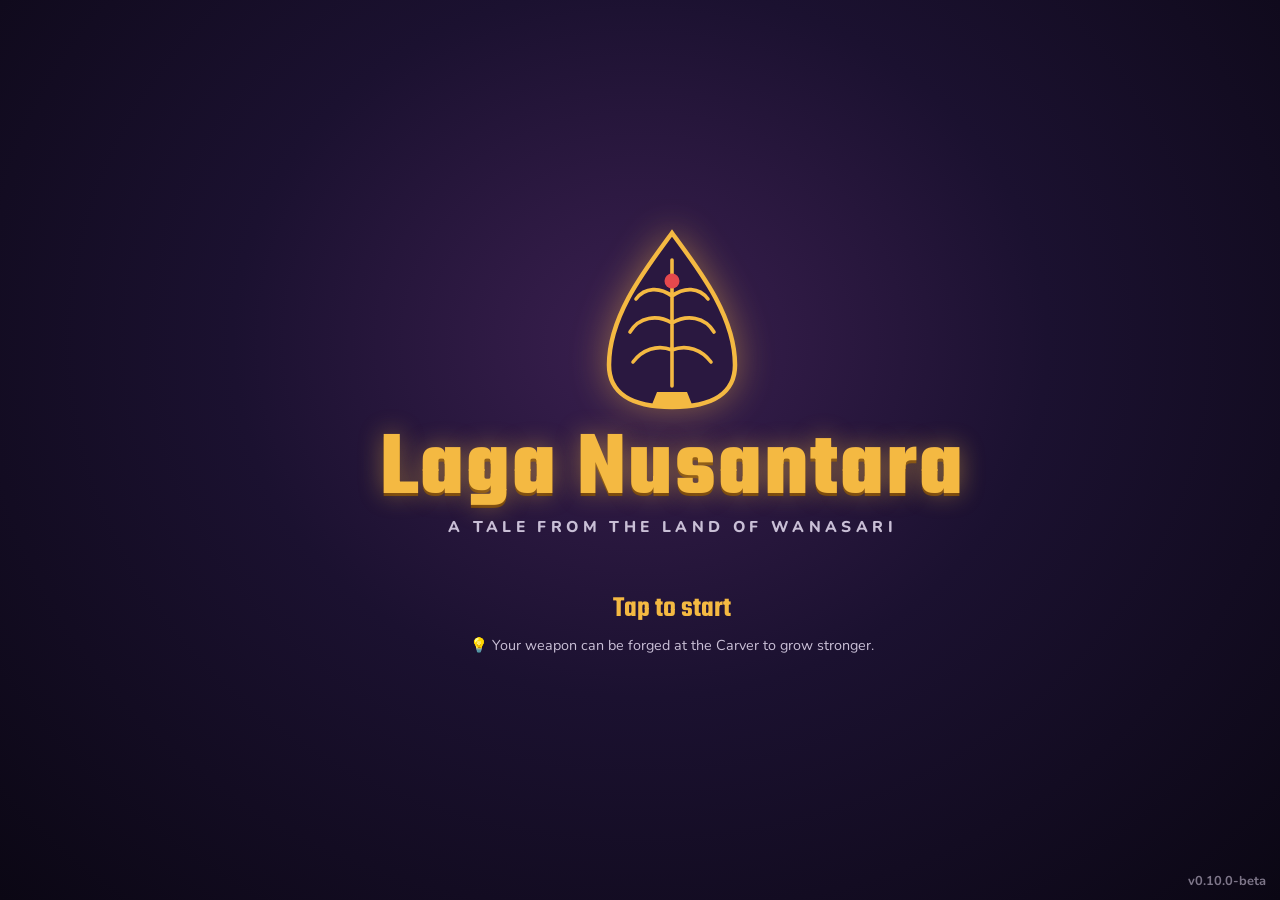
==== public/index.html @ dd219811 "move css file" ====
<!doctype html>
<html lang="id"><head>
<meta charset="utf-8">
<meta name="viewport" content="width=device-width, initial-scale=1, viewport-fit=cover">
<meta name="theme-color" content="#140d24">
<link rel="manifest" href="manifest.webmanifest">
<link rel="icon" href="icons/icon-192.png">
<link rel="apple-touch-icon" href="icons/icon-192.png">
<meta name="apple-mobile-web-app-capable" content="yes">
<meta name="mobile-web-app-capable" content="yes">
<meta name="apple-mobile-web-app-title" content="Laga Nusantara">
<meta name="application-name" content="Laga Nusantara">
<meta name="description" content="RPG aksi bertema Nusantara: 7 hero, 20 bos, 6 negeri, 2 cerita. Main gratis di browser & HP, bisa offline. An original Indonesian-folklore action RPG.">
<meta property="og:type" content="website">
<meta property="og:site_name" content="Laga Nusantara">
<meta property="og:title" content="Laga Nusantara — RPG aksi bertema Nusantara">
<meta property="og:description" content="7 hero, 20 bos, 6 negeri, cerita 20 bab. Main gratis langsung di browser atau pasang di HP. Versi beta — ayo coba &amp; kirim masukanmu!">
<meta property="og:url" content="https://hilmyaceng.github.io/laga-nusantara/">
<meta property="og:image" content="https://hilmyaceng.github.io/laga-nusantara/icons/og.jpg">
<meta property="og:image:width" content="1200">
<meta property="og:image:height" content="630">
<meta property="og:image:alt" content="Tujuh hero Laga Nusantara: Pendekar, Pemanah, Pendobrak, Penyihir, Dalang, Tabib, Jawara">
<meta name="twitter:card" content="summary_large_image">
<meta name="twitter:image" content="https://hilmyaceng.github.io/laga-nusantara/icons/og.jpg">
<style>:root{padding-top:env(safe-area-inset-top,0px);padding-bottom:env(safe-area-inset-bottom,0px);box-sizing:border-box;height:100%}[hidden]{display:none!important}</style>
<script>window.LAGA_BUILD="20261128091657";</script>
</head><body>
<title>Laga Nusantara</title>
<meta name="claude:viewport-fit-sides" content="cover">
<link rel="preconnect" href="https://fonts.googleapis.com">
<link rel="preconnect" href="https://fonts.gstatic.com" crossorigin>
<link rel="stylesheet" href="https://fonts.googleapis.com/css2?family=Teko:wght@500;600;700&family=Nunito:wght@600;700;800&display=swap">
<style>
/* Layout: peta top-down layar penuh; HUD karakter kiri-atas, koin & peta mini kanan-atas, kontrol sentuh di bawah, dialog NPC di bawah layar. Satu tampilan gelap, disengaja. */
:root {
  --bg: #13101f;
  --ink: #f7efe3;
  --ink-dim: #c9bfd6;
  --gold: #f4b942;
  --hp: #5ad17a;
  --xp: #7fb2ff;
  --red: #e5484d;
  --panel: rgba(20, 14, 34, 0.88);
  --line: rgba(244, 185, 66, 0.32);
  --font-display: "Teko", "Arial Narrow", "Roboto Condensed", system-ui, sans-serif;
  --font-body: "Nunito", system-ui, -apple-system, "Segoe UI", sans-serif;
  color-scheme: dark;
}
html, body { height: 100%; }
[hidden] { display: none !important; }
body {
  margin: 0; background: var(--bg); color: var(--ink); font-family: var(--font-body);
  overflow: hidden; touch-action: none; user-select: none; -webkit-user-select: none;
  -webkit-tap-highlight-color: transparent;
}
.stage { position: relative; width: 100%; height: 100%; overflow: hidden; }
#cv { display: block; width: 100%; height: 100%; }
button { font-family: inherit; color: inherit; }
button:focus-visible { outline: 3px solid var(--gold); outline-offset: 2px; }
/* ---------- HUD ---------- */
.hud {
  position: absolute; top: 0; left: 0; right: 0; pointer-events: none;
  display: flex; justify-content: space-between; align-items: flex-start; gap: 12px;
  padding-block: 10px;
  padding-left: max(16px, env(safe-area-inset-left, 0px));
  padding-right: max(16px, env(safe-area-inset-right, 0px));
}
.me { display: grid; gap: 4px; width: min(275px, 42vw); padding: 8px 12px; border-radius: 12px; pointer-events: auto; cursor: pointer; background: var(--panel); border: 1px solid var(--line); }
.bar { position: relative; height: 16px; border-radius: 6px; background: rgba(255, 255, 255, 0.1); overflow: hidden; }
.bar i { position: absolute; inset: 0 auto 0 0; width: 100%; background: var(--hp); transition: width 0.12s linear; }
.bar span { position: relative; display: block; font-size: 0.76rem; font-weight: 800; line-height: 16px; text-align: center; text-shadow: 0 1px 2px rgba(0, 0, 0, 0.8); font-variant-numeric: tabular-nums; }
.quest { font-size: 0.88rem; line-height: 1.28; color: var(--ink-dim); }
.me:hover { border-color: var(--gold); }
.quest b { color: var(--gold); display: block; font-size: 0.72rem; letter-spacing: 0.08em; text-transform: uppercase; }
.right { display: grid; justify-items: end; gap: 6px; }
.area-name { font-family: var(--font-display); font-size: 0.95rem; line-height: 1; padding: 4px 10px 1px; border-radius: 8px; background: var(--panel); color: var(--gold); }
/* layar transisi antar area */
.overlay.bye { z-index: 30; background: #07050c; }
.fade { position: absolute; inset: 0; z-index: 20; display: grid; place-items: center; background: #07050c; opacity: 0; pointer-events: none; transition: opacity 0.45s ease; }
.fade.on { opacity: 1; pointer-events: auto; }
.fade-card { display: grid; gap: 4px; text-align: center; transform: translateY(8px); transition: transform 0.6s ease; }
.fade.on .fade-card { transform: none; }
.fade-card small { font-size: 0.75rem; font-weight: 800; letter-spacing: 0.2em; text-transform: uppercase; color: var(--ink-dim); }
.fade-card b { font-family: var(--font-display); font-size: 3rem; font-weight: 700; line-height: 0.9; color: var(--gold); }
.fade-card span { font-size: 0.9rem; color: var(--ink-dim); }
.chips { display: flex; gap: 6px; align-items: center; }
.chip { display: flex; align-items: center; gap: 5px; height: 32px; padding: 0 9px; border-radius: 9px; background: var(--panel); border: 1px solid var(--line); font-weight: 800; font-size: 0.85rem; font-variant-numeric: tabular-nums; }
.coin { width: 14px; height: 14px; border-radius: 50%; background: var(--gold); box-shadow: inset -2px -2px 0 rgba(0, 0, 0, 0.25); }
.jamu { width: 11px; height: 15px; border-radius: 3px 3px 4px 4px; background: #c0563a; box-shadow: inset 0 3px 0 #e9d3a9; }
.icon-btn { pointer-events: auto; width: 44px; height: 44px; border-radius: 12px; cursor: pointer; background: var(--panel); border: 1px solid var(--line); font-weight: 800; font-size: 1.05rem; }
.hud .icon-btn { width: 32px; height: 32px; border-radius: 9px; font-size: 0.8rem; }
#mini { width: 132px; height: 90px; border-radius: 8px; border: 1px solid var(--line); background: #000; image-rendering: pixelated; pointer-events: auto; cursor: zoom-in; }
#mini:hover { border-color: var(--gold); }
/* Peta besar */
.map-panel { width: min(900px, 100%); gap: 10px; }
.map-panel h1 { font-size: 2.4rem; }
.map-panel .icon-btn { flex: none; }
.map-panel .tabs { width: min(320px, 100%); }
.map-wrap { position: relative; }
.tele-ask { position: absolute; left: 50%; top: 50%; transform: translate(-50%, -50%); width: min(320px, 90%); box-sizing: border-box; padding: 16px; display: grid; gap: 12px; text-align: center; background: var(--panel); border: 1px solid #7dffa8; border-radius: 16px; box-shadow: 0 16px 40px rgba(0, 0, 0, 0.6); }
.tele-ask p { margin: 0; font-family: var(--font-display); font-size: 1.6rem; line-height: 1; }
.tele-ask .btns { display: flex; gap: 10px; justify-content: center; }
#bigMap { display: block; width: 100%; height: min(62vh, 560px); border-radius: 12px; background: #120d18; touch-action: none; }
.zoom-btns { position: absolute; right: 8px; top: 8px; display: grid; gap: 6px; }
.zoom-btns .icon-btn { width: 36px; height: 36px; font-size: 1.3rem; line-height: 1; background: rgba(20, 14, 34, 0.85); }
.zoom-btns .icon-btn:disabled { opacity: 0.35; cursor: default; }
.zoom-btns .ring { display: inline-block; width: 12px; height: 12px; border-radius: 50%; border: 2px solid currentColor; box-shadow: inset 0 0 0 2px rgba(20, 14, 34, 0.85), inset 0 0 0 6px currentColor; vertical-align: middle; }
.map-tabs { display: flex; flex-wrap: wrap; gap: 8px; }
.dunia-box { margin-left: auto; display: flex; align-items: center; gap: 8px; font-size: 0.8rem; font-weight: 800; color: var(--ink-dim); }
.dunia-box select { min-width: 210px; padding: 8px 10px; border-radius: 10px; border: 1px solid #c9a6ff; background: #1d1630; color: var(--ink); font: inherit; font-weight: 800; cursor: pointer; }
/* Notifikasi barang: kiri bawah, kecil, putih */
.item-notifs { position: absolute; left: max(16px, env(safe-area-inset-left, 0px)); top: 50%; transform: translateY(-50%); display: grid; gap: 4px; pointer-events: none; z-index: 6; }
.item-notif { font-size: 0.95rem; font-weight: 800; color: #fff; text-shadow: 0 1px 2px #000, 0 0 3px #000; animation: notifMasuk 0.25s ease-out; transition: opacity 0.45s, transform 0.45s; }
.item-notif.pergi { opacity: 0; transform: translateX(-10px); }
@keyframes notifMasuk { from { opacity: 0; transform: translateX(-12px); } }
/* Pengumuman bab */
.bab-banner { position: absolute; left: 0; right: 0; top: 12%; display: grid; justify-items: center; gap: 2px; padding: 18px 16px; text-align: center; pointer-events: none; z-index: 15;
  background: linear-gradient(90deg, rgba(10,6,20,0), rgba(10,6,20,0.85) 25%, rgba(10,6,20,0.85) 75%, rgba(10,6,20,0)); opacity: 0; transform: scale(0.96); transition: opacity 0.45s, transform 0.45s; }
.bab-banner.on { opacity: 1; transform: none; }
.bab-banner small { font-size: 0.8rem; font-weight: 800; letter-spacing: 0.3em; text-transform: uppercase; color: var(--ink-dim); }
.bab-banner b { font-family: var(--font-display); font-size: 3rem; line-height: 0.95; color: var(--gold); }
.bab-banner span { font-size: 1.05rem; font-weight: 700; color: var(--ink); }
/* Panduan debuff */
/* ---------- Jurus, jimat, cara bermain (js/51, 52, 56) ---------- */
.gp-list { display: grid; gap: 10px; text-align: left; max-height: 58vh; overflow-y: auto; padding-right: 4px; }
.gp-list h3 { margin: 6px 0 0; font-family: var(--font-display); font-size: 1.35rem; font-weight: 600; color: var(--gold); }
.jr-top { display: flex; flex-wrap: wrap; gap: 8px; align-items: center; justify-content: space-between; font-weight: 800; font-size: 0.9rem; }
.jr-top b { color: var(--gold); font-size: 1.1rem; }
.jr-grid { display: grid; grid-template-columns: repeat(auto-fill, minmax(220px, 1fr)); gap: 8px; }
.jr-card, .jm-card { display: grid; gap: 4px; align-content: start; padding: 10px 12px; border-radius: 12px; background: rgba(255, 255, 255, 0.05); border: 1px solid var(--line); }
.jr-card.kunci { opacity: 0.55; }
.jr-card.pam { border-color: rgba(244, 185, 66, 0.5); }
.jr-head, .jm-head { display: flex; gap: 8px; align-items: center; justify-content: space-between; }
.jr-head b, .jm-head b { font-size: 0.98rem; }
.jr-card p, .jm-card p { margin: 0; font-size: 0.8rem; line-height: 1.35; }
.jr-card small, .jm-card small { color: var(--ink-dim); font-size: 0.72rem; }
.jr-lv { font-size: 0.72rem; font-weight: 800; color: var(--ink-dim); }
.jr-naik { color: var(--ink-dim); opacity: 0.7; }
.jr-naik.on { color: #7dffa8; opacity: 1; }
.jr-aksi { display: flex; flex-wrap: wrap; gap: 6px; margin-top: 4px; }
.gp-list button { padding: 6px 10px; border-radius: 9px; border: 1px solid var(--line); background: rgba(255, 255, 255, 0.08); color: var(--ink); font: inherit; font-size: 0.78rem; font-weight: 800; cursor: pointer; }
.gp-list button:disabled { opacity: 0.4; cursor: default; }
.gp-list button[aria-pressed="true"], .gp-list button[aria-selected="true"] { background: var(--gold); color: #1b1208; border-color: var(--gold); }
.pips { display: inline-flex; gap: 3px; }
.pips i { width: 7px; height: 7px; border-radius: 50%; background: rgba(255, 255, 255, 0.15); }
.pips i.on { background: var(--gold); }
.jr-pasifs { display: grid; gap: 6px; }
.jr-pasif { display: grid; grid-template-columns: 1fr auto auto; gap: 10px; align-items: center; padding: 8px 10px; border-radius: 10px; background: rgba(255, 255, 255, 0.05); }
.jr-pasif b { display: block; font-size: 0.9rem; }
.jr-pasif small { font-size: 0.72rem; color: var(--ink-dim); }
.jm-card { border-color: var(--rc); box-shadow: inset 3px 0 0 var(--rc); }
.jm-rar { font-size: 0.68rem; font-weight: 900; letter-spacing: 0.08em; text-transform: uppercase; color: var(--rc); }
.bintang { color: var(--gold); letter-spacing: 2px; font-size: 0.85rem; }
.jm-slots { display: flex; flex-wrap: wrap; gap: 6px; }
.jm-slot { padding: 5px 10px; border-radius: 999px; font-size: 0.78rem; font-weight: 800; border: 1px solid var(--rc, var(--line)); color: var(--rc, var(--ink)); }
.jm-slot.kosong { color: var(--ink-dim); border-style: dashed; }
.jm-info { margin: 0; font-size: 0.78rem; color: var(--ink-dim); }
.gp-list .tabs { justify-self: start; }
.cara { padding: 8px 12px; border-radius: 10px; background: rgba(255, 255, 255, 0.05); }
.cara h3 { margin: 0 0 4px; font-size: 1.2rem; }
.cara p { margin: 0; font-size: 0.84rem; line-height: 1.45; }
.cara kbd { font: 800 0.72rem/1 inherit; padding: 2px 5px; border-radius: 5px; background: rgba(255, 255, 255, 0.16); border: 1px solid var(--line); }
.db-list { display: grid; gap: 8px; text-align: left; max-height: 52vh; overflow-y: auto; }
.db-item { display: flex; gap: 10px; align-items: flex-start; padding: 8px 10px; border-radius: 10px; background: rgba(255, 255, 255, 0.05); }
.db-ikon { flex: none; width: 16px; height: 16px; border-radius: 50%; margin-top: 3px; }
.db-item b { font-size: 0.95rem; }
.db-item p { margin: 2px 0; font-size: 0.82rem; line-height: 1.3; }
.db-item small { font-size: 0.72rem; color: var(--ink-dim); }
.db-obat { margin: 4px 0 0; font-size: 0.8rem; color: #7dffa8; }
/* Tantangan bos */
.tk-card { display: grid; gap: 3px; text-align: left; padding: 10px 13px; border-radius: 12px; cursor: pointer; color: inherit; font: inherit; background: rgba(255, 255, 255, 0.05); border: 1px solid var(--line); }
.tk-card:hover { border-color: rgba(201, 166, 255, 0.7); }
.tk-card.menang { border-color: rgba(90, 209, 122, 0.6); }
.tk-card.kunci { opacity: 0.5; cursor: not-allowed; }
.tk-head { display: flex; align-items: center; justify-content: space-between; gap: 10px; }
.tk-head b { font-family: var(--font-display); font-size: 1.35rem; font-weight: 600; line-height: 1; color: var(--ink); }
.tk-titik { display: flex; gap: 3px; }
.tk-titik i { width: 9px; height: 9px; border-radius: 50%; background: rgba(255, 255, 255, 0.15); }
.tk-titik i.on { background: #c9a6ff; }
.tk-saran { font-size: 0.85rem; }
.tk-jimat { display: flex; flex-wrap: wrap; align-items: center; gap: 4px; font-size: 0.8rem; color: var(--ink-dim); }
.jm-chip { font-style: normal; font-weight: 800; font-size: 0.74rem; padding: 2px 8px; border-radius: 999px; color: var(--rc); border: 1px solid var(--rc); background: rgba(255, 255, 255, 0.04); }
.tk-saran.kurang { color: #ff8b8e; }
.tk-hadiah { display: flex; align-items: center; gap: 6px; font-size: 0.8rem; font-weight: 700; color: var(--gold); }
.tk-hadiah .coin { flex: none; width: 11px; height: 11px; }
.tk-status { justify-self: end; font-size: 0.72rem; font-weight: 800; color: var(--ink-dim); }
.tk-card.menang .tk-status { color: #5ad17a; }
/* Daftar misi */
.misi-panel { width: min(560px, 100%); gap: 10px; }
.misi-panel h1 { font-size: 2.4rem; }
.misi-panel .icon-btn { flex: none; }
.misi-lead { margin: 0; font-size: 0.85rem; color: var(--ink-dim); }
.misi-list { display: grid; gap: 8px; max-height: min(60vh, 520px); overflow-y: auto; padding-right: 2px; }
.misi-card { display: grid; gap: 3px; text-align: left; padding: 11px 13px; border-radius: 12px; cursor: pointer; color: inherit; font: inherit; background: rgba(255, 255, 255, 0.05); border: 1px solid var(--line); }
.misi-card:hover { border-color: rgba(244, 185, 66, 0.6); }
.misi-card[aria-pressed="true"] { border-color: var(--gold); background: rgba(244, 185, 66, 0.12); }
.misi-jenis { font-size: 0.66rem; font-weight: 800; letter-spacing: 0.1em; text-transform: uppercase; color: #8fd3ff; }
.misi-card.utama .misi-jenis { color: var(--gold); }
.misi-judul { font-family: var(--font-display); font-size: 1.35rem; font-weight: 600; line-height: 1; color: var(--ink); }
.misi-perintah { font-size: 0.88rem; line-height: 1.3; }
.misi-hadiah { display: flex; align-items: center; gap: 6px; font-size: 0.8rem; font-weight: 700; color: var(--gold); }
.misi-hadiah .coin { flex: none; width: 11px; height: 11px; }
.misi-lacak { justify-self: end; margin-top: 2px; font-size: 0.72rem; font-weight: 800; color: var(--ink-dim); }
.misi-card[aria-pressed="true"] .misi-lacak { color: var(--gold); }
.misi-kosong { margin: 0; padding: 16px; text-align: center; color: var(--ink-dim); }
/* pesan kosong di dalam grid kartu (mis. halaman Jimat) memakai lebar penuh supaya di tengah */
.jr-grid .misi-kosong { grid-column: 1 / -1; }
.map-legend { display: flex; flex-wrap: wrap; gap: 6px 16px; font-size: 0.8rem; font-weight: 700; color: var(--ink-dim); }
.map-legend b { font-weight: inherit; }
.map-legend i { display: inline-block; width: 10px; height: 10px; border-radius: 50%; margin-right: 6px; vertical-align: -1px; }
.map-hint { margin: 0; font-size: 0.75rem; color: var(--ink-dim); }
.boss { position: absolute; left: 50%; top: calc(max(10px, env(safe-area-inset-top, 0px)) + 50px); transform: translateX(-50%); width: min(380px, calc(100% - 2 * (min(275px, 42vw) + 50px))); text-align: center; pointer-events: none; display: grid; gap: 2px; }
#bossLemah { font: 800 0.72rem Nunito, sans-serif; color: #ffd27a; text-shadow: 0 1px 2px rgba(0,0,0,0.8); }
#bossLemah:empty { display: none; }
/* bar bos tampil → notif tengah turun sedikit supaya tidak menimpa bar (desktop saja; di HP mendatar
   notif tetap di posisi biasa & boleh menimpa bar bos, supaya tidak menutupi area main) */
@media (min-height: 521px) { .boss:not([hidden]) ~ .toasts { top: calc(clamp(70px, 12vh, 150px) + 52px + env(safe-area-inset-top, 0px)); } }
/* notif "Dukung Kami" tiap bab selesai (js/28-dukung.js): atas tengah, sejajar kotak misi */
.dukung-notif { position: absolute; left: 50%; top: calc(10px + env(safe-area-inset-top, 0px)); transform: translateX(-50%); width: min(340px, 42vw); z-index: 16;
  display: grid; grid-template-columns: 1fr auto; gap: 4px 8px; align-items: center; padding: 8px 10px 10px 12px; border-radius: 12px; overflow: hidden;
  background: var(--panel); border: 1px solid var(--gold); box-shadow: 0 8px 24px rgba(0, 0, 0, 0.45); pointer-events: auto; animation: dnMasuk 0.3s ease-out; }
@keyframes dnMasuk { from { transform: translateX(-50%) translateY(-8px) scale(0.9); opacity: 0; } to { transform: translateX(-50%); opacity: 1; } }
.dukung-notif p { margin: 0; font-size: 0.78rem; font-weight: 700; line-height: 1.3; }
.dukung-notif p b { color: var(--gold); }
.dukung-notif .dn-aksi { display: flex; gap: 6px; }
.dukung-notif button { padding: 5px 10px; border-radius: 8px; border: 1px solid var(--line); background: rgba(255, 255, 255, 0.08); color: var(--ink); font: inherit; font-size: 0.75rem; font-weight: 800; cursor: pointer; }
.dukung-notif button.utama { background: var(--gold); color: #1b1208; border-color: var(--gold); }
.dukung-notif .dn-sisa { position: absolute; left: 0; bottom: 0; height: 3px; background: var(--gold); width: 100%; transform-origin: left; }
.dukung-notif.jalan .dn-sisa { transition: transform 10s linear; transform: scaleX(0); }
/* layar sempit: kotak misi & koin memenuhi baris atas → notif turun ke bawah baris itu, notif lain ikut turun */
@media (max-width: 760px) {
  .dukung-notif { top: calc(72px + env(safe-area-inset-top, 0px)); width: min(300px, calc(100vw - 32px)); }
  .stage.dn-on .toasts { top: calc(clamp(70px, 12vh, 150px) + 76px + env(safe-area-inset-top, 0px)); }
}
.boss b { font-family: var(--font-display); font-size: 1.3rem; line-height: 1; color: #ff8b8e; letter-spacing: 0.02em; text-shadow: 0 1px 3px rgba(0,0,0,0.85); overflow-wrap: anywhere; }
/* HP mendatar: kotak misi lebih sempit (min(235px, 40vw)) → bar bos menyesuaikan, tidak menyentuh kotak misi */
@media (max-height: 520px) { .boss { top: calc(max(10px, env(safe-area-inset-top, 0px)) + 42px); width: min(380px, calc(100% - 2 * (min(235px, 40vw) + 44px))); } .boss b { font-size: 1.05rem; } }
.boss .bar i { background: var(--red); }
/* notif tengah: di atas, tepat di bawah bar bos, supaya tidak menutupi karakter */
.toasts { position: absolute; left: 50%; top: calc(clamp(70px, 12vh, 150px) + env(safe-area-inset-top, 0px)); transform: translateX(-50%); display: grid; gap: 6px; justify-items: center; pointer-events: none; }
.toast { padding: 6px 14px; border-radius: 10px; background: var(--panel); border: 1px solid var(--line); font-weight: 800; font-size: 0.85rem; white-space: nowrap; max-width: min(92vw, 760px); overflow-wrap: anywhere; animation: pop 0.25s ease-out; }
.toast.big { font-family: var(--font-display); font-size: 1.8rem; font-weight: 600; color: var(--gold); padding: 4px 18px 0; white-space: normal; text-align: center; line-height: 1.05; }
@keyframes pop { from { transform: scale(0.85); } to { transform: scale(1); } }
/* ---------- Kontrol sentuh ---------- */
.touch { position: absolute; inset: auto 0 0 0; height: 0; pointer-events: none; }
.stick {
  position: absolute; bottom: calc(22px + env(safe-area-inset-bottom, 0px)); left: max(56px, calc(env(safe-area-inset-left, 0px) + 30px));
  width: 124px; height: 124px; border-radius: 50%;
  background: rgba(255, 255, 255, 0.08); border: 2px solid rgba(255, 255, 255, 0.2);
  pointer-events: auto; touch-action: none;
}
.knob { position: absolute; left: 50%; top: 50%; width: 54px; height: 54px; margin: -27px 0 0 -27px; border-radius: 50%; background: rgba(247, 239, 227, 0.35); border: 2px solid rgba(247, 239, 227, 0.6); }
.pad { position: absolute; bottom: calc(14px + env(safe-area-inset-bottom, 0px)); right: max(14px, env(safe-area-inset-right, 0px)); width: 290px; height: 180px; }
.tb {
  position: absolute; width: 60px; height: 60px; border-radius: 50%; pointer-events: auto; touch-action: none;
  border: 2px solid rgba(255, 255, 255, 0.25); background: rgba(20, 14, 34, 0.62);
  font-weight: 800; font-size: 0.7rem; display: grid; place-items: center; overflow: hidden;
}
.tb.pressed { background: rgba(244, 185, 66, 0.45); }
.tb span { position: relative; z-index: 1; }
.tb.atk { width: 84px; height: 84px; right: 0; bottom: 0; background: rgba(229, 72, 77, 0.6); font-size: 0.85rem; }
.tb.skill { right: 92px; bottom: 2px; background: rgba(61, 139, 253, 0.55); }
/* susunan: Jurus 1 & Jurus 2 dekat Serang, Pamungkas di atas Serang, Jamu di atas Pamungkas, Hindar di kiri bawah */
.tb.skill2 { right: 84px; bottom: 76px; background: rgba(61, 139, 253, 0.55); }
.tb.ult { right: 6px; bottom: 90px; background: rgba(244, 185, 66, 0.35); font-size: 0.58rem; letter-spacing: -0.02em; }
.tb.talk { right: 150px; bottom: 112px; background: rgba(244, 185, 66, 0.7); color: #1b1208; }
.tb.roll { right: 160px; bottom: 30px; }
.tb.pot { right: 12px; bottom: 152px; width: 48px; height: 48px; font-size: 0.6rem; }
.tb.ult.penuh { background: rgba(244, 185, 66, 0.85); color: #1b1208; box-shadow: 0 0 16px rgba(244, 185, 66, 0.8); animation: pop 0.6s ease-in-out infinite alternate; }
.tb.kosong { opacity: 0.35; }
/* lapis hindar (js/50-hindar-tangkis.js): kotak PC = angka di pojok; tombol HP = lencana di bawah tulisan
   (pojok tombol bulat terpotong lingkaran, jadi di HP angkanya ditaruh di tengah bawah) */
#sRoll::before { content: attr(data-lapis); position: absolute; z-index: 3; top: 3px; right: 6px; font: 900 0.72rem/1 var(--font-display, sans-serif); color: var(--gold); text-shadow: 0 1px 2px #000; }
#bRoll span { transform: translateY(-7px); }
#bRoll::before { content: attr(data-lapis); position: absolute; z-index: 3; left: 50%; bottom: 7px; transform: translateX(-50%); min-width: 26px; padding: 2px 5px; border-radius: 9px; background: rgba(5, 3, 12, 0.75); border: 1px solid var(--gold); font: 900 0.8rem/1 var(--font-display, sans-serif); color: var(--gold); text-align: center; }
#bRoll.habis { opacity: 0.6; }
#bRoll.masih::after, #sRoll.masih::after { background: conic-gradient(rgba(5, 3, 12, 0.4) calc(var(--cd, 0) * 360deg), transparent 0); }
.tb.cd::after { content: ""; position: absolute; inset: 0; border-radius: 50%; background: conic-gradient(rgba(5, 3, 12, 0.72) calc(var(--cd, 0) * 360deg), transparent 0); }
/* ---------- Cooldown jurus & hindar (keyboard/PC) ---------- */
.skills { position: absolute; left: 50%; bottom: calc(14px + env(safe-area-inset-bottom, 0px)); transform: translateX(-50%); display: flex; gap: 10px; pointer-events: none; }
.slot {
  position: relative; width: 64px; height: 64px; border-radius: 14px; overflow: hidden;
  display: grid; place-items: center; align-content: center; gap: 2px;
  background: rgba(20, 14, 34, 0.72); border: 2px solid rgba(255, 255, 255, 0.22);
  transition: border-color 0.15s;
}
.slot.skill { background: rgba(61, 139, 253, 0.45); }
.slot.kosong { opacity: 0.4; }
.slot.ult { background: rgba(244, 185, 66, 0.25); }
.slot.ult.ready { background: rgba(244, 185, 66, 0.7); color: #1b1208; box-shadow: 0 0 14px rgba(244, 185, 66, 0.7); }
.slot.ult .sec { font-size: 1.1rem; }
.slot.ready { border-color: var(--gold); }
.slot::after { content: ""; position: absolute; inset: 0; background: conic-gradient(rgba(5, 3, 12, 0.72) calc(var(--cd, 0) * 360deg), transparent 0); }
.slot > * { position: relative; z-index: 1; }
.slot kbd { font: 800 0.7rem/1 inherit; padding: 2px 6px; border-radius: 5px; background: rgba(255, 255, 255, 0.16); border: 1px solid var(--line); }
.slot small { font-size: 0.62rem; font-weight: 800; max-width: 58px; text-align: center; line-height: 1.05; }
.slot .sec { position: absolute; inset: 0; z-index: 2; display: grid; place-items: center; font-family: var(--font-display); font-size: 1.6rem; font-weight: 700; text-shadow: 0 2px 4px #000; }
.slot.ready .sec { display: none; }
.slot.pop { animation: pop 0.25s ease-out; }

/* jamu: slot desktop bisa diklik; tombol HP punya lencana jumlah / hitung mundur (js/65-jamu-jeda.js) */
.slot.jamu { pointer-events: auto; cursor: pointer; background: rgba(90, 209, 122, 0.28); }
.slot.jamu.habis { opacity: 0.45; }
#bPot span { transform: translateY(-6px); }
#bPot::before { content: attr(data-jamu); position: absolute; z-index: 3; left: 50%; bottom: 5px; transform: translateX(-50%); min-width: 22px; padding: 1px 4px; border-radius: 8px; background: rgba(5, 3, 12, 0.75); border: 1px solid #5ad17a; font: 900 0.68rem/1 var(--font-display, sans-serif); color: #8ff0a8; text-align: center; }
/* pintasan Status / Jurus / Jimat di HUD + halaman status (js/66-status-karakter.js) */
.hud .icon-btn.pintas { position: relative; display: grid; place-items: center; padding: 0; line-height: 0; color: var(--ink); }
.hud .icon-btn.pintas svg { width: 62%; height: 62%; display: block; }
.pintas-poin { position: absolute; top: -6px; right: -6px; min-width: 16px; height: 16px; padding: 0 4px; border-radius: 8px; background: var(--gold); color: #1b1208; font: 900 0.62rem/16px var(--font-display, sans-serif); text-align: center; }
.st-grid { display: grid; grid-template-columns: repeat(auto-fill, minmax(150px, 1fr)); gap: 8px; }
.st-box { padding: 8px 10px; border-radius: 10px; background: rgba(255, 255, 255, 0.05); border: 1px solid var(--line); display: grid; gap: 2px; }
.st-box small { color: var(--ink-dim); font-size: 0.7rem; font-weight: 700; }
.st-box b { font-size: 1.05rem; font-variant-numeric: tabular-nums; }
.st-box em { font-style: normal; font-size: 0.68rem; color: #8ff0a8; }
.st-bar { height: 6px; border-radius: 3px; background: rgba(255, 255, 255, 0.1); overflow: hidden; }
.st-bar i { display: block; height: 100%; background: var(--gold); }
.st-list { margin: 0; padding-left: 18px; font-size: 0.82rem; line-height: 1.5; }

/* koleksi jimat (js/67-koleksi-jimat.js): jimat yang belum didapat tampil redup */
.jm-card.kk-belum { opacity: 0.55; filter: grayscale(0.6); border-style: dashed; }
/* kesulitan, kode save, versi (js/71-74) */
.kes-judul { display: flex; flex-wrap: wrap; gap: 8px; align-items: stretch; justify-content: center; margin: 10px 0 4px; }
.kes-label { width: 100%; text-align: center; font-size: 0.75rem; font-weight: 800; color: var(--ink-dim); letter-spacing: 0.08em; text-transform: uppercase; }
.kes-list { display: grid; gap: 8px; }
.kes-btn { display: grid; gap: 2px; text-align: left; padding: 8px 12px; border-radius: 12px; cursor: pointer; background: rgba(255, 255, 255, 0.05); border: 1px solid var(--line); color: var(--ink); font: inherit; min-width: 150px; flex: 1 1 150px; }
.kes-btn b { font-size: 0.95rem; } .kes-btn small { font-size: 0.72rem; color: var(--ink-dim); line-height: 1.3; }
.kes-btn[aria-pressed="true"] { border-color: var(--gold); background: rgba(244, 185, 66, 0.16); box-shadow: inset 0 0 0 1px var(--gold); }
.kes-santai b { color: #8ff0a8; } .kes-normal b { color: var(--gold); } .kes-sulit b { color: #ff8080; }
.kode-area { width: 100%; box-sizing: border-box; resize: vertical; padding: 8px 10px; border-radius: 10px; border: 1px solid var(--line); background: rgba(5, 3, 12, 0.6); color: var(--ink); font: 0.72rem/1.35 ui-monospace, monospace; word-break: break-all; }
.go.kecil { padding: 8px 14px; font-size: 0.85rem; }
.kode-pesan { min-height: 1.2em; margin: 4px 0 0; font-size: 0.8rem; font-weight: 800; text-align: center; }
.kode-pesan.bagus { color: #8ff0a8; } .kode-pesan.gagal { color: #ff8080; }
#kodeBox { z-index: 60; }
.versi-game { margin: 8px 0 0; text-align: center; font-size: 0.7rem; color: var(--ink-dim); letter-spacing: 0.06em; }
/* cutscene (js/78-sutradara.js) */
.adegan { position: absolute; inset: 0; z-index: 55; pointer-events: auto; touch-action: none; user-select: none; }
.adegan-gelap { position: absolute; inset: 0; background: #000; opacity: 0; transition: opacity 0.6s ease; pointer-events: none; }
.adegan-pita { position: absolute; left: 0; right: 0; height: 12vh; background: #000; transition: transform 0.45s ease; pointer-events: none; }
.adegan-pita.atas { top: 0; transform: translateY(-100%); } .adegan-pita.bawah { bottom: 0; transform: translateY(100%); }
.adegan.buka .adegan-pita { transform: none; }
.adegan-judul { position: absolute; left: 50%; top: 42%; transform: translate(-50%, -50%); display: grid; gap: 4px; text-align: center; pointer-events: none; width: min(90vw, 720px); }
.adegan-judul b { font: 700 clamp(2rem, 7vw, 3.6rem)/1 var(--font-display, serif); color: var(--gold); text-shadow: 0 3px 0 #1b1208, 0 0 24px rgba(244, 185, 66, 0.5); letter-spacing: 0.02em; }
.adegan-judul span { font-size: clamp(0.85rem, 2.6vw, 1.1rem); font-weight: 800; color: #f7efe3; letter-spacing: 0.18em; text-transform: uppercase; text-shadow: 0 2px 4px #000; }
.adegan-judul.muncul { animation: judulMasuk 0.7s ease-out both; }
@keyframes judulMasuk { from { opacity: 0; transform: translate(-50%, -40%) scale(1.15); letter-spacing: 0.3em; } to { opacity: 1; transform: translate(-50%, -50%) scale(1); } }
.adegan-teks { position: absolute; left: 50%; bottom: calc(12vh + 14px); transform: translateX(-50%); width: min(92vw, 760px); padding: 12px 18px; border-radius: 14px; background: rgba(12, 8, 22, 0.82); border: 1px solid var(--line); text-align: center; pointer-events: none; animation: teksMasuk 0.35s ease-out both; }
.adegan-teks b { display: block; margin-bottom: 4px; color: var(--gold); font-size: 0.85rem; letter-spacing: 0.06em; }
.adegan-teks p { margin: 0; font-size: clamp(0.9rem, 2.4vw, 1.08rem); line-height: 1.45; color: #f7efe3; }
@keyframes teksMasuk { from { opacity: 0; transform: translate(-50%, 8px); } to { opacity: 1; transform: translate(-50%, 0); } }
.adegan-lewati { position: absolute; top: calc(12vh + 10px); right: 16px; padding: 7px 14px; border-radius: 999px; border: 1px solid var(--line); background: rgba(12, 8, 22, 0.7); color: #f7efe3; font: 800 0.8rem/1 inherit; cursor: pointer; }
.adegan-petunjuk { position: absolute; bottom: 3vh; left: 0; right: 0; margin: 0; text-align: center; font-size: 0.7rem; color: rgba(247, 239, 227, 0.6); pointer-events: none; }
/* ensiklopedia musuh (js/81-ensiklopedia-musuh.js) */
.ens-grid { display: grid; grid-template-columns: repeat(auto-fill, minmax(104px, 1fr)); gap: 8px; }
.ens-kartu { display: grid; justify-items: center; gap: 2px; padding: 6px 6px 8px; border-radius: 12px; border: 1px solid var(--line); background: rgba(255, 255, 255, 0.05); color: var(--ink); font: inherit; cursor: pointer; }
.ens-kartu:hover, .ens-kartu:focus-visible { border-color: var(--gold); }
.ens-kartu img { width: 84px; height: 84px; object-fit: contain; }
.ens-kartu b { font-size: 0.78rem; text-align: center; line-height: 1.15; }
.ens-kartu small { font-size: 0.66rem; color: var(--ink-dim); }
.ens-kartu.ens-bos { border-color: rgba(229, 72, 77, 0.5); background: rgba(229, 72, 77, 0.08); }
.ens-belum img { filter: brightness(0) drop-shadow(0 0 1px rgba(255, 255, 255, 0.35)); opacity: 0.85; }
.ens-kartu.ens-belum b { color: var(--ink-dim); letter-spacing: 0.15em; }
.ens-kembali { justify-self: start; }
.ens-detail { display: grid; grid-template-columns: 120px 1fr; gap: 12px; align-items: center; padding: 10px; border-radius: 12px; background: rgba(255, 255, 255, 0.05); border: 1px solid var(--line); }
.ens-detail.ens-bos { border-color: rgba(229, 72, 77, 0.55); }
.ens-detail img { width: 120px; height: 120px; object-fit: contain; }
.ens-detail h3 { margin: 0 0 4px; }
.ens-detail p { margin: 0 0 4px; font-size: 0.85rem; line-height: 1.4; }
.ens-julukan { color: #ff8080; font-weight: 800; font-size: 0.75rem !important; letter-spacing: 0.1em; text-transform: uppercase; }
.ens-kutip { font-style: italic; color: var(--ink-dim); }
@media (max-width: 520px) { .ens-detail { grid-template-columns: 1fr; justify-items: center; text-align: center; } }

.uk-ctl { display: inline-flex; align-items: center; gap: 8px; }
.uk-ctl .vol-val { min-width: 3.2em; text-align: center; }

.bahasa-judul { display: flex; gap: 6px; }
.bahasa-judul .go { padding: 6px 12px; font-size: 0.8rem; }
.bahasa-judul .kode-bahasa { display: inline-block; margin-right: 4px; padding: 0 4px; border-radius: 4px; border: 1px solid currentColor; font-size: 0.68rem; line-height: 1.3; }
.bahasa-judul .go[aria-pressed="true"] { background: var(--gold); color: #1b1208; border-color: var(--gold); }
/* HP: notif tengah kecil & tepat di bawah baris HUD atas, supaya tidak menutupi pertempuran */
@media (max-width: 760px), (max-height: 560px) {
  .toasts { top: calc(8px + env(safe-area-inset-top, 0px)); width: max-content; max-width: min(36vw, 280px); gap: 3px; }
  .toasts .toast:nth-last-child(n+3) { display: none; }   /* paling banyak 2 notif sekaligus */
  .stage.dn-on .toasts { top: calc(8px + 64px + env(safe-area-inset-top, 0px)); }
  .toast { font-size: 0.68rem; padding: 3px 9px; border-radius: 8px; white-space: normal; text-align: center; line-height: 1.25; opacity: 0.92; }
  .toast.big { font-size: 1.15rem; padding: 2px 12px 0; }
}
/* ikon tombol pintas di dalam teks (js/99a-ikon-teks.js): sama dengan ikon di HUD */
.ikon-teks { display: inline-grid; place-items: center; width: 1.45em; height: 1.45em; margin: 0 0.15em; vertical-align: -0.38em; border-radius: 0.35em; background: var(--panel); border: 1px solid var(--line); color: var(--ink); }
.ikon-teks svg { width: 70%; height: 70%; display: block; }
/* Event & Catur Laga (js/99b-99e) */
.ev-hud { position: relative; }
.ev-hud.baru { animation: evDenyut 1.1s ease-in-out infinite; box-shadow: 0 0 0 0 rgba(244, 185, 66, 0.7); }
.ev-hud .ev-tanda { display: none; } .ev-hud.baru .ev-tanda { display: block; background: #e5484d; color: #fff; }
@keyframes evDenyut { 0%, 100% { transform: scale(1); box-shadow: 0 0 0 0 rgba(244, 185, 66, 0.6); } 50% { transform: scale(1.12); box-shadow: 0 0 0 6px rgba(244, 185, 66, 0); } }
.ev-panel { width: min(900px, 100%); position: relative; }
.ev-kepala { display: flex; justify-content: space-between; align-items: start; gap: 10px; }
.ev-isi { display: grid; grid-template-columns: minmax(150px, 230px) 1fr; gap: 12px; min-height: 0; }
.ev-daftar { display: grid; gap: 8px; align-content: start; }
.ev-item { position: relative; display: grid; gap: 2px; text-align: left; padding: 10px 12px; border-radius: 12px; border: 1px solid var(--line); background: rgba(255, 255, 255, 0.05); color: var(--ink); font: inherit; cursor: pointer; }
.ev-item.pilih { border-color: var(--gold); background: rgba(244, 185, 66, 0.14); }
.ev-item.kunci { opacity: 0.55; } .ev-item.segera { cursor: default; }
.ev-item small { color: var(--ink-dim); font-size: 0.72rem; }
.ev-baru { position: absolute; top: 6px; right: 8px; width: 18px; height: 18px; border-radius: 50%; background: #e5484d; color: #fff; font: 900 0.7rem/18px var(--font-display); text-align: center; font-style: normal; }
.ev-detail { display: grid; gap: 6px; align-content: start; max-height: 52vh; overflow-y: auto; }
.ev-detail canvas { width: 100%; max-width: 480px; aspect-ratio: 2 / 1; border-radius: 12px; background: #1f1a2e; border: 1px solid var(--line); }
.ev-detail h3, .ev-detail h4, .ev-detail p { margin: 0; } .ev-detail p { font-size: 0.85rem; line-height: 1.45; }
.ev-ringkas { color: var(--gold); font-weight: 800; }
.ev-hadiah { margin: 0; padding-left: 18px; font-size: 0.8rem; } .ev-hadiah .dapat { color: #8ff0a8; }
.ev-lacak { display: flex; align-items: center; justify-content: space-between; gap: 10px; padding: 10px 12px; border-radius: 12px; background: rgba(244, 185, 66, 0.1); border: 1px solid rgba(244, 185, 66, 0.4); font-weight: 800; font-size: 0.85rem; }
.ev-tanya { position: absolute; inset: 0; display: grid; place-content: center; gap: 12px; padding: 20px; text-align: center; background: rgba(12, 8, 22, 0.92); border-radius: 20px; z-index: 2; font-weight: 800; }
.ct-box { z-index: 25; }
.ct-panel { width: min(980px, 100%); position: relative; }
/* Info & catatan pembaruan */
#infoBox .ev-panel { display: grid; grid-template-rows: auto minmax(0, 1fr) auto; height: min(620px, calc(100dvh - 40px)); box-sizing: border-box; }
#infoBox .ev-isi { min-height: 0; } #infoBox .ev-daftar { overflow-y: auto; min-height: 0; } #infoBox .ev-detail { max-height: none; height: 100%; min-height: 0; overflow-y: auto; }
.info-detail h3 { color: var(--gold); font-size: 1.2rem; } .info-detail h4 { margin-top: 6px !important; font-size: 0.9rem; }
.info-detail ul { margin: 0; padding-left: 18px; display: grid; gap: 3px; font-size: 0.84rem; line-height: 1.4; }
.info-tgl { color: var(--ink-dim); font-size: 0.78rem; }
.info-label { display: inline-block; padding: 1px 7px; border-radius: 6px; font-size: 0.68rem; font-weight: 900; letter-spacing: 0.04em; text-transform: uppercase; }
.info-label.baru { background: rgba(90, 209, 122, 0.2); color: #8ff0a8; } .info-label.ubah { background: rgba(143, 211, 255, 0.18); color: #8fd3ff; } .info-label.baik { background: rgba(244, 185, 66, 0.18); color: var(--gold); }
/* Panduan kontrol keyboard */
.pk-panel { width: min(720px, 100%); text-align: center; justify-items: center; }
.pk-isi { display: grid; grid-template-columns: auto 1fr; gap: 18px; align-items: center; width: 100%; text-align: left; }
.pk-panah { display: grid; grid-template-columns: repeat(3, 46px); grid-template-rows: repeat(2, 46px); gap: 5px; justify-items: center; }
.pk-panah kbd:nth-child(1) { grid-column: 2; grid-row: 1; } .pk-panah kbd:nth-child(2) { grid-column: 1; grid-row: 2; } .pk-panah kbd:nth-child(3) { grid-column: 2; grid-row: 2; } .pk-panah kbd:nth-child(4) { grid-column: 3; grid-row: 2; } .pk-panah small { grid-column: 1 / -1; text-align: center; font-weight: 800; color: var(--gold); }
.pk-panah { grid-template-rows: 46px 46px auto; }
.pk-isi kbd { display: inline-grid; place-items: center; min-width: 46px; height: 46px; padding: 0 8px; box-sizing: border-box; border-radius: 9px; background: #f5efe2; color: #2b2238; border-bottom: 4px solid #b9a98a; font: 800 1.1rem/1 var(--font-display, sans-serif); }
.pk-daftar { display: grid; grid-template-columns: repeat(2, minmax(0, 1fr)); gap: 7px 14px; }
.pk-daftar div { display: flex; align-items: center; gap: 10px; font-weight: 800; font-size: 0.9rem; }
.pk-daftar div.utama span { color: var(--gold); }
.pk-catatan { margin: 0; color: var(--ink-dim); font-size: 0.82rem; }
/* Pencapaian (js/99i-pencapaian.js) */
.cp-ringkas { display: grid; grid-template-columns: auto 1fr; align-items: center; gap: 4px 12px; font-weight: 800; }
.cp-ringkas b { font: 700 1.8rem/1 var(--font-display); color: var(--gold); margin-right: 4px; }
.cp-bar, .cp-prog { grid-column: 1 / -1; display: block; height: 8px; border-radius: 5px; background: rgba(255, 255, 255, 0.1); overflow: hidden; }
.cp-bar i, .cp-prog i { display: block; height: 100%; background: var(--gold); border-radius: inherit; }
.cp-prog { height: 6px; margin-top: 4px; } .cp-prog i { background: #8fd3ff; }
.cp-kat { margin: 12px 0 6px; color: var(--gold); font-size: 1.05rem; } .cp-kat small { color: var(--ink-dim); font-weight: 700; font-size: 0.8rem; }
.cp-grid { display: grid; grid-template-columns: repeat(auto-fill, minmax(230px, 1fr)); gap: 8px; }
.cp-kartu { display: grid; grid-template-columns: 38px 1fr; gap: 10px; align-items: start; padding: 10px; border-radius: 12px; background: rgba(255, 255, 255, 0.04); border: 1px solid var(--line); opacity: 0.75; }
.cp-kartu.dapat { opacity: 1; border-color: rgba(244, 185, 66, 0.55); background: rgba(244, 185, 66, 0.08); }
.cp-ikon svg { width: 38px; height: 38px; display: block; }
.cp-kartu b { display: block; font-size: 0.95rem; } .cp-kartu p { margin: 2px 0 0; font-size: 0.78rem; line-height: 1.35; color: var(--ink-dim); }
.cp-angka { display: block; font-size: 0.7rem; color: #8fd3ff; margin-top: 2px; font-weight: 700; }
.cp-hadiah { display: block; margin-top: 4px; font-size: 0.72rem; color: var(--gold); font-weight: 700; }
/* Memancing di dunia game (HUD) */
.mc-hud { position: absolute; inset: 0; pointer-events: none; z-index: 8; }
.mc-pesan { position: absolute; left: 50%; bottom: calc(150px + env(safe-area-inset-bottom, 0px)); transform: translateX(-50%); margin: 0; width: max-content; max-width: min(90vw, 560px); padding: 7px 14px; border-radius: 10px; background: rgba(12, 8, 22, 0.85); border: 1px solid var(--line); font-weight: 800; font-size: 0.9rem; text-align: center; }
.mc-hasil { position: absolute; left: 50%; top: 22%; transform: translateX(-50%); display: grid; justify-items: center; gap: 2px; min-width: 220px; padding: 12px 20px; border-radius: 14px; background: rgba(12, 8, 22, 0.92); border: 2px solid var(--gold); text-align: center; animation: kiatMasuk 0.25s ease-out; }
.mc-hasil small { color: var(--ink-dim); font-weight: 800; } .mc-hasil b { font: 700 2rem/1 var(--font-display); } .mc-hasil span { font-size: 0.82rem; font-weight: 700; }
.mc-hasil i { font-style: normal; font-weight: 900; color: #5ad17a; letter-spacing: 0.06em; font-size: 0.8rem; }
.mc-meter { position: absolute; right: max(16px, env(safe-area-inset-right, 0px)); top: 50%; transform: translateY(-50%); width: 60px; height: 240px; border-radius: 10px; border: 1px solid var(--line); }
.mc-selesai { position: absolute; left: max(16px, env(safe-area-inset-left, 0px)); bottom: calc(24px + env(safe-area-inset-bottom, 0px)); pointer-events: auto; padding: 8px 14px; border-radius: 10px; background: var(--panel); border: 1px solid var(--line); color: var(--ink); font: 800 0.85rem/1 inherit; cursor: pointer; }
.mc-aksi { position: absolute; right: max(26px, env(safe-area-inset-right, 0px)); bottom: calc(26px + env(safe-area-inset-bottom, 0px)); pointer-events: auto; width: 116px; height: 116px; border-radius: 50%; border: 3px solid rgba(255, 255, 255, 0.35); background: #e5484d; color: #fff; font: 700 1.5rem/1 var(--font-display); cursor: pointer; touch-action: none; user-select: none; -webkit-user-select: none; box-shadow: 0 6px 18px rgba(0, 0, 0, 0.45); }
.mc-aksi.mc-tunggu { background: #5d5672; }
.mc-aksi.mc-gigit { animation: kiatKedip 0.35s ease-in-out infinite; background: #f4b942; color: #1b1208; }
@media (max-height: 520px) { .mc-pesan { bottom: auto; top: 54px; font-size: 0.74rem; } .mc-hasil { top: 26%; padding: 8px 14px; } .mc-hasil b { font-size: 1.5rem; } .mc-meter { height: 190px; right: auto; left: max(16px, env(safe-area-inset-left, 0px)); top: 46%; } .mc-aksi { width: 100px; height: 100px; font-size: 1.3rem; } }
/* HUD catur di tanah */
.ct-hud { position: absolute; inset: 0; pointer-events: none; z-index: 8; }
.ct-hud .ct-samping { position: absolute; top: max(12px, env(safe-area-inset-top, 0px)); right: max(12px, env(safe-area-inset-right, 0px)); width: min(250px, 27vw); max-height: calc(100% - 24px); overflow-y: auto; padding: 10px; border-radius: 14px; background: rgba(12, 8, 22, 0.82); border: 1px solid var(--line); pointer-events: auto; box-sizing: border-box; }
.ct-hud .ct-samping .row { flex-wrap: wrap; gap: 6px; }
.ct-hud .ct-tip { pointer-events: none; }
.ct-hud .ev-tanya { pointer-events: auto; border-radius: 0; }
@media (max-height: 520px) {
  .ct-hud .ct-samping { top: 6px; right: 6px; width: min(210px, 28vw); padding: 7px; gap: 6px; font-size: 0.8rem; }
  .ct-hud .ct-pesan { font-size: 0.78rem; padding: 5px 7px; } .ct-hud .ct-jam b { font-size: 1.05rem; } .ct-hud .ct-jam div { padding: 3px 7px; }
  .ct-hud .ct-log { display: none; } .ct-hud .go.kecil { padding: 6px 10px; font-size: 0.85rem; }
  .ct-hud .ct-tip { left: 8px; right: auto; transform: none; width: min(26vw, 200px); bottom: 8px; font-size: 0.7rem; }
}
/* Kiat bertahap */
.kiat { position: absolute; left: 50%; top: 26%; transform: translateX(-50%); z-index: 70; width: min(480px, calc(100% - 32px)); box-sizing: border-box; display: grid; gap: 8px; justify-items: start; padding: 14px 18px; border-radius: 16px; background: var(--panel); border: 2px solid var(--gold); box-shadow: 0 18px 50px rgba(0, 0, 0, 0.55); animation: kiatMasuk 0.25s ease-out; }
@keyframes kiatMasuk { from { transform: translateX(-50%) scale(0.88); opacity: 0; } to { transform: translateX(-50%) scale(1); opacity: 1; } }
.kiat .eyebrow { margin: 0; } .kiat h3 { margin: 0; font-family: var(--font-display); font-size: 1.45rem; line-height: 1; color: var(--gold); }
.kiat p { margin: 0; font-size: 0.92rem; line-height: 1.45; } .kiat b { color: var(--gold); }
.kiat kbd, .cara-kiat kbd { display: inline-grid; place-items: center; min-width: 22px; height: 22px; padding: 0 5px; border-radius: 6px; background: #f5efe2; color: #2b2238; border-bottom: 3px solid #b9a98a; font: 800 0.8rem/1 var(--font-display, sans-serif); vertical-align: middle; }
.kiat .go { justify-self: end; }
.kiat-sorot { animation: kiatKedip 0.9s ease-in-out infinite !important; }
@keyframes kiatKedip { 0%, 100% { box-shadow: 0 0 0 0 rgba(244, 185, 66, 0.9); } 50% { box-shadow: 0 0 0 8px rgba(244, 185, 66, 0); outline: 3px solid #f4b942; } }
.hud-tutup { display: none !important; }
.cara-kiat p { margin: 0 0 8px; }
@media (max-height: 520px) { .kiat { top: 8px; padding: 10px 14px; gap: 6px; } .kiat h3 { font-size: 1.2rem; } .kiat p { font-size: 0.8rem; } }
/* Pita panduan kontrol di bawah layar */
.pk-strip { position: absolute; left: 50%; bottom: calc(118px + env(safe-area-inset-bottom, 0px)); transform: translateX(-50%); display: flex; gap: 12px; align-items: center; padding: 7px 14px; border-radius: 12px; background: var(--panel); border: 1px solid var(--gold); font-weight: 800; font-size: 0.85rem; z-index: 5; pointer-events: none; white-space: nowrap; }
.pk-strip kbd { display: inline-grid; place-items: center; min-width: 24px; height: 24px; padding: 0 5px; border-radius: 6px; background: #f5efe2; color: #2b2238; border-bottom: 3px solid #b9a98a; font: 800 0.85rem/1 var(--font-display, sans-serif); margin-right: 4px; }
.pk-strip span.sudah { opacity: 0.45; text-decoration: line-through; } .pk-strip span.sudah::after { content: " ✓"; color: #8ff0a8; }
@media (max-height: 560px) { .pk-isi kbd { min-width: 38px; height: 38px; font-size: 0.95rem; } .pk-panah { grid-template-columns: repeat(3, 38px); grid-template-rows: 38px 38px auto; } .pk-daftar div { font-size: 0.8rem; } }
/* Catur Laga & tata letak event di HP */
.ct-setup { display: grid; grid-template-columns: minmax(220px, 330px) 1fr; gap: 14px; }
.ct-setup h3 { margin: 0 0 6px; font-size: 1rem; color: var(--gold); }
.ct-opsi h3 { margin-top: 12px; } .ct-opsi h3:first-child { margin-top: 0; }
.ct-pilihan { display: grid; grid-template-columns: 1fr 1fr; gap: 6px; } .ct-pilihan.ct-waktu { grid-template-columns: repeat(3, 1fr); }
.ct-chip { display: flex; align-items: center; gap: 6px; padding: 7px 9px; border-radius: 10px; cursor: pointer; background: rgba(255, 255, 255, 0.05); border: 1px solid var(--line); color: var(--ink); font: 800 0.82rem/1.15 inherit; text-align: left; }
.ct-chip small { display: block; font-weight: 600; font-size: 0.68rem; color: var(--ink-dim); }
.ct-chip svg { width: 24px; height: 24px; flex: none; }
.ct-chip[aria-pressed="true"] { border-color: var(--gold); background: rgba(244, 185, 66, 0.16); box-shadow: inset 0 0 0 1px var(--gold); }
.ct-waktu .ct-chip { justify-content: center; text-align: center; }
.ct-mati { margin: 0 0 6px; font-size: 0.8rem; color: var(--ink-dim); } .ct-pasukan.mati { opacity: 0.4; pointer-events: none; }
.ct-jam { display: grid; gap: 4px; }
.ct-jam div { display: flex; justify-content: space-between; align-items: center; padding: 5px 10px; border-radius: 9px; background: rgba(255, 255, 255, 0.05); border: 1px solid var(--line); font-weight: 800; font-size: 0.82rem; }
.ct-jam b { font: 700 1.35rem/1 var(--font-display, sans-serif); letter-spacing: 0.5px; font-variant-numeric: tabular-nums; }
.ct-jam .aktif { border-color: var(--gold); background: rgba(244, 185, 66, 0.14); } .ct-jam .tipis b { color: #ff6b6b; }
.ct-pasukan { display: grid; gap: 6px; }
.ct-baris { display: grid; grid-template-columns: 34px 70px auto 52px 1fr auto; align-items: center; gap: 8px; padding: 4px 8px; border-radius: 10px; background: rgba(255, 255, 255, 0.04); border: 1px solid var(--line); }
.ct-ikon svg { width: 30px; height: 30px; display: block; }
.ct-potret { width: 46px; height: 52px; }
.ct-hero { display: grid; font-weight: 800; font-size: 0.85rem; } .ct-hero small { color: var(--ink-dim); font-size: 0.68rem; font-weight: 700; }
.ct-main { display: grid; grid-template-columns: auto minmax(160px, 1fr); gap: 14px; align-items: start; }
.ct-papan { display: grid; grid-template-columns: repeat(8, 1fr); width: min(64vh, 62vw, 560px); aspect-ratio: 1; border: 4px solid #5b3a24; border-radius: 6px; overflow: hidden; }
.ct-kotak { position: relative; padding: 0; border: 0; display: grid; place-items: center; cursor: pointer; aspect-ratio: 1; }
.ct-kotak.terang { background: #ecd9b3; } .ct-kotak.gelap { background: #a5754b; }
.ct-kotak.akhir { box-shadow: inset 0 0 0 999px rgba(244, 185, 66, 0.35); }
.ct-kotak.pilih { box-shadow: inset 0 0 0 999px rgba(90, 209, 122, 0.45); }
.ct-kotak.skak { box-shadow: inset 0 0 0 999px rgba(229, 72, 77, 0.6); }
.ct-kotak.bisa::after { content: ""; position: absolute; width: 28%; height: 28%; border-radius: 50%; background: rgba(43, 34, 56, 0.45); }
.ct-kotak.bisa-makan::after { content: ""; position: absolute; inset: 6%; border-radius: 50%; border: 4px solid rgba(229, 72, 77, 0.85); }
.bidak { width: 86%; height: 86%; display: block; position: relative; z-index: 1; }
.bidak.putih path { fill: #f5efe2; stroke: #2b2238; stroke-width: 4; }
.bidak.hitam path { fill: #2b2238; stroke: #e9d3a9; stroke-width: 4; }
.ct-samping { display: grid; gap: 10px; }
.ct-pesan { margin: 0; padding: 8px 10px; border-radius: 10px; background: rgba(244, 185, 66, 0.12); border: 1px solid rgba(244, 185, 66, 0.4); font-weight: 800; color: var(--gold); }
.ct-info { display: grid; gap: 6px; font-size: 0.8rem; }
.ct-dimakan { display: flex; flex-wrap: wrap; gap: 1px; min-height: 22px; } .ct-dimakan svg { width: 22px; height: 22px; }
.ct-log { display: grid; gap: 2px; color: var(--ink-dim); font-size: 0.74rem; }
#touch.mode-duel #bPot, #touch.mode-duel #bSkill2, #touch.mode-duel #bUlt, #touch.mode-duel #bTalk { display: none !important; }
#touch.mode-duel #bRoll::before { display: none; }
.ct-tip { position: absolute; left: 50%; bottom: 12px; transform: translateX(-50%); width: min(90%, 520px); margin: 0; padding: 8px 12px; border-radius: 10px; background: rgba(12, 8, 22, 0.95); border: 1px solid var(--gold); font-size: 0.82rem; font-weight: 700; text-align: center; z-index: 2; }
.ct-tutor-isi { min-height: 4.5em; font-size: 0.9rem; line-height: 1.45; }
#ctTutorGambar { display: block; margin: 0 auto; max-width: 100%; }
.ct-tutor-nav { align-items: center; } .ct-tutor-nav span { color: var(--ink-dim); font-weight: 800; font-size: 0.8rem; }
.ct-hasil { text-align: center; } .ct-wowo { color: var(--ink-dim); font-style: italic; }
@media (max-width: 760px), (max-height: 560px) {
  /* HP: judul + daftar event di kolom kiri, isi (trailer, penjelasan, pelacak) di kanan */
  .ev-panel { display: grid; grid-template-columns: minmax(150px, 30%) 1fr; grid-template-rows: auto 1fr auto; gap: 8px 12px; height: calc(100dvh - 20px); max-height: none; overflow: hidden; }
  .ev-kepala { grid-column: 1; grid-row: 1; } .ev-kepala h1 { font-size: 1.6rem; }
  .ev-isi { display: contents; }
  .ev-daftar { grid-column: 1; grid-row: 2 / 4; overflow-y: auto; min-height: 0; }
  .ev-item { padding: 8px 10px; }
  .ev-detail { grid-column: 2; grid-row: 1 / 3; max-height: none; min-height: 0; }
  .ev-detail canvas { max-height: 42dvh; width: auto; max-width: 100%; }
  .ev-lacak { grid-column: 2; grid-row: 3; padding: 8px 10px; font-size: 0.8rem; }
  .ct-setup { grid-template-columns: 1fr; }
  .ct-papan { width: min(80vh, 58vw); } .ct-panel { padding: 10px; }
  .ct-baris { grid-template-columns: 26px 56px auto 40px 1fr auto; gap: 5px; } .ct-potret { width: 36px; height: 40px; }
}
/* ---------- Overlay & dialog ---------- */
.overlay {
  position: absolute; inset: 0; display: grid; place-items: safe center; overflow-y: auto; touch-action: pan-y;
  padding-block: 16px;
  padding-left: max(16px, env(safe-area-inset-left, 0px));
  padding-right: max(16px, env(safe-area-inset-right, 0px));
  background: radial-gradient(ellipse at center, rgba(19, 16, 31, 0.55), rgba(19, 16, 31, 0.93));
}
.panel { width: min(880px, 100%); box-sizing: border-box; padding: 20px; display: grid; gap: 14px; background: var(--panel); border: 1px solid var(--line); border-radius: 20px; box-shadow: 0 24px 70px rgba(0, 0, 0, 0.45); }
.panel.small { width: min(420px, 100%); text-align: center; }
.head { display: flex; flex-wrap: wrap; align-items: end; justify-content: space-between; gap: 8px 16px; }
.eyebrow { margin: 0; font-size: 0.7rem; font-weight: 800; letter-spacing: 0.16em; text-transform: uppercase; color: var(--gold); }
h1 { margin: 0; font-family: var(--font-display); font-weight: 700; font-size: 3rem; line-height: 0.85; text-wrap: balance; }
h1 span { color: var(--gold); }
.lead { margin: 0; color: var(--ink-dim); font-size: 0.9rem; line-height: 1.45; max-width: 60ch; }
.heroes { display: grid; grid-template-columns: repeat(4, minmax(0, 1fr)); gap: 10px; }
@media (max-width: 640px) { .heroes { grid-template-columns: repeat(2, minmax(0, 1fr)); } }
.hero { display: grid; align-content: start; grid-template-rows: auto auto auto 1fr; gap: 6px; padding: 10px; border-radius: 14px; cursor: pointer; text-align: left; background: rgba(255, 255, 255, 0.04); border: 2px solid rgba(255, 255, 255, 0.08); }
.hero[aria-pressed="true"] { border-color: var(--gold); background: rgba(244, 185, 66, 0.1); }
.hero canvas { width: 100%; height: 120px; display: block; border-radius: 10px; background: #2f5e2c; }
.hero b { font-family: var(--font-display); font-size: 1.5rem; font-weight: 600; line-height: 0.9; margin-top: 4px; }
.role { font-size: 0.7rem; color: var(--gold); font-weight: 800; letter-spacing: 0.06em; text-transform: uppercase; line-height: 1.3; min-height: 2.6em; }
.desc { font-size: 0.75rem; color: var(--ink-dim); line-height: 1.35; margin: 0; }
.row { display: flex; flex-wrap: wrap; gap: 10px; align-items: center; justify-content: flex-end; }
.go {
  border: 0; cursor: pointer; padding: 14px 24px 10px; border-radius: 14px; background: var(--red);
  font-family: var(--font-display); font-size: 1.6rem; line-height: 1; font-weight: 600;
  box-shadow: 0 5px 0 #8e2226; transition: transform 0.08s ease, box-shadow 0.08s ease;
}
.go:active { transform: translateY(3px); box-shadow: 0 2px 0 #8e2226; }
.go.alt { background: rgba(255, 255, 255, 0.1); box-shadow: 0 5px 0 rgba(0, 0, 0, 0.35); }
.go:disabled { opacity: 0.45; cursor: default; }
.go.sm { font-size: 1.15rem; padding: 10px 16px 7px; }
/* ---------- Volume (menu jeda) ---------- */
.vol { display: grid; gap: 10px; text-align: left; }
.vol-row { display: grid; grid-template-columns: minmax(70px, auto) auto 1fr auto 3.2em auto; gap: 8px; align-items: center; }
.vol-name { font-weight: 800; font-size: 0.85rem; }
.vbtn {
  min-width: 38px; height: 38px; padding: 0 10px; border-radius: 10px; cursor: pointer;
  background: rgba(255, 255, 255, 0.1); border: 1px solid var(--line); font-weight: 800; font-size: 1.1rem;
}
.vbtn:active { transform: translateY(1px); }
.vbtn:disabled { opacity: 0.35; cursor: default; }
.vbtn.mute { font-size: 0.75rem; min-width: 64px; }
.go.pick[aria-pressed="true"] { background: var(--gold); color: #1b1208; }
.go.pick[aria-pressed="true"]::after { content: " ✓"; }
.credit { display: grid; gap: 2px; margin: 0; text-align: left; }
.credit dt { font-size: 0.68rem; font-weight: 800; letter-spacing: 0.1em; text-transform: uppercase; color: var(--gold); margin-top: 8px; }
.credit dd { margin: 0; font-size: 0.9rem; line-height: 1.35; }
.dukung-lead { margin: 6px 0 0; font-size: 0.88rem; line-height: 1.35; opacity: 0.85; }
.go.dukung { background: var(--gold); color: #1b1208; box-shadow: 0 5px 0 #8a6414; }
.go.dukung:active { box-shadow: 0 2px 0 #8a6414; }
.credit-thanks { margin: 4px 0 0; font-family: var(--font-display); font-size: 1.5rem; color: var(--gold); }
.quest small.side { display: block; margin-top: 4px; font-size: 0.78em; color: #8fd3ff; }
.set-row { display: flex; align-items: center; justify-content: space-between; gap: 12px; }
.set-note { margin: 8px 0 0; font-size: 0.78rem; line-height: 1.4; color: var(--ink-dim); text-align: left; }
.vbtn.mute[aria-pressed="false"] { background: var(--red); border-color: transparent; }
.vol-bar { display: flex; gap: 3px; height: 16px; }
.vol-bar i { flex: 1; border-radius: 3px; background: rgba(255, 255, 255, 0.12); }
.vol-bar i.on { background: var(--gold); }
.vol-bar.off i.on { background: rgba(244, 185, 66, 0.3); }
.vol-val { font-weight: 800; font-size: 0.85rem; text-align: right; font-variant-numeric: tabular-nums; }
.vol-bar { min-width: 0; }
@media (max-width: 460px) {
  .vol-row { grid-template-columns: auto 1fr auto 3.2em auto; gap: 6px 8px; }
  .vol-name { grid-column: 1 / -1; }
  .panel { padding: 16px; }
}
/* ---------- Panduan kontrol (menu jeda) ---------- */
#pausePanel.wide { width: min(640px, 100%); }
.pview { display: grid; gap: 14px; }
.menu { display: grid; gap: 12px; width: min(280px, 100%); margin: 4px auto 0; }
.menu .go { width: 100%; }
.go.back { font-size: 1.25rem; padding: 10px 18px 7px; }
.ctl { display: grid; gap: 10px; text-align: left; }
.tabs { display: flex; gap: 4px; padding: 4px; border-radius: 12px; background: rgba(255, 255, 255, 0.06); }
.tabs button { flex: 1; border: 0; padding: 8px 10px; border-radius: 9px; cursor: pointer; background: transparent; color: var(--ink-dim); font-weight: 800; font-size: 0.8rem; }
.tabs button[aria-selected="true"] { background: var(--gold); color: #1b1208; }
.keylist { display: grid; grid-template-columns: auto 1fr; gap: 7px 14px; align-items: center; font-size: 0.85rem; }
.keylist .k { display: flex; gap: 4px; flex-wrap: wrap; justify-content: flex-end; }
.keylist kbd {
  min-width: 26px; box-sizing: border-box; padding: 3px 7px; text-align: center; border-radius: 6px;
  background: rgba(255, 255, 255, 0.12); border-bottom: 2px solid rgba(0, 0, 0, 0.45);
  font-family: inherit; font-weight: 800; font-size: 0.8rem; color: var(--ink);
}
.keylist small, .touchlist small { color: var(--ink-dim); font-size: 0.75rem; }
/* Peta mini layar HP: posisi tombol meniru tombol sentuh sungguhan */
.tm { position: relative; height: 170px; border-radius: 12px; overflow: hidden; background: linear-gradient(#3d7a37, #2f5e2c); border: 1px solid var(--line); }
.tm-pause { position: absolute; top: 8px; right: 8px; padding: 3px 8px; border-radius: 7px; background: var(--panel); border: 1px solid var(--line); font-size: 0.7rem; font-weight: 800; }
.tm-stick { position: absolute; left: 14px; bottom: 14px; width: 78px; height: 78px; border-radius: 50%; display: grid; place-items: center; background: rgba(255, 255, 255, 0.1); border: 2px solid rgba(255, 255, 255, 0.3); }
.tm-stick i { width: 34px; height: 34px; border-radius: 50%; background: rgba(247, 239, 227, 0.4); border: 2px solid rgba(247, 239, 227, 0.65); }
.tm-b { position: absolute; width: 42px; height: 42px; border-radius: 50%; display: grid; place-items: center; font-size: 0.56rem; font-weight: 800; background: rgba(20, 14, 34, 0.7); border: 2px solid rgba(255, 255, 255, 0.3); }
.tm-b.atk { width: 56px; height: 56px; right: 10px; bottom: 10px; background: rgba(229, 72, 77, 0.75); font-size: 0.64rem; }
.tm-b.skill { right: 72px; bottom: 12px; background: rgba(61, 139, 253, 0.7); }
.tm-b.roll { right: 14px; bottom: 74px; }
.tm-b.pot { right: 64px; bottom: 60px; }
.tm-b.talk { right: 112px; bottom: 82px; background: rgba(244, 185, 66, 0.8); color: #1b1208; }
.touchlist { margin: 10px 0 0; padding: 0; list-style: none; display: grid; gap: 6px; font-size: 0.85rem; }
.touchlist b { color: var(--gold); }
.keys { font-size: 0.75rem; color: var(--ink-dim); margin: 0; }
.keys kbd { font-family: inherit; font-weight: 800; color: var(--ink); padding: 1px 5px; border-radius: 4px; background: rgba(255, 255, 255, 0.1); }
.btns { display: flex; gap: 10px; justify-content: center; flex-wrap: wrap; }

.dialog {
  position: absolute; left: 0; right: 0; bottom: 0; display: grid; justify-items: center;
  padding-bottom: calc(14px + env(safe-area-inset-bottom, 0px));
  padding-left: max(16px, env(safe-area-inset-left, 0px));
  padding-right: max(16px, env(safe-area-inset-right, 0px));
}
.dlg { width: min(640px, 100%); box-sizing: border-box; padding: 14px 16px; border-radius: 16px; background: var(--panel); border: 1px solid var(--line); display: grid; gap: 8px; box-shadow: 0 -10px 40px rgba(0, 0, 0, 0.4); }
.dlg-name { font-family: var(--font-display); font-size: 1.4rem; color: var(--gold); line-height: 1; }
.dlg-text { margin: 0; font-size: 0.92rem; line-height: 1.45; }
.dlg-actions { display: flex; flex-wrap: wrap; gap: 8px; justify-content: flex-end; }
.dlg-actions button { border: 1px solid var(--line); background: rgba(255, 255, 255, 0.08); border-radius: 10px; padding: 9px 14px; cursor: pointer; font-weight: 800; font-size: 0.85rem; }
.dlg-actions button.primary { background: var(--gold); color: #1b1208; border-color: transparent; }
.dlg-actions button:disabled { opacity: 0.4; cursor: default; }
.rotate { position: absolute; left: 50%; bottom: calc(170px + env(safe-area-inset-bottom, 0px)); transform: translateX(-50%); padding: 6px 12px; border-radius: 10px; background: var(--panel); border: 1px solid var(--line); font-size: 0.75rem; font-weight: 700; white-space: nowrap; pointer-events: none; }
/* HP: kepala menu jeda ringkas — label kecil di kiri, judul di sebelahnya, teks di bawahnya rata kiri */
@media (max-width: 760px), (max-height: 560px) {
  .panel.small .pview { grid-template-columns: auto minmax(0, 1fr); column-gap: 12px; row-gap: 10px; align-items: center; }
  .panel.small .pview > * { grid-column: 1 / -1; }
  /* label kecil di kiri atas, judul besar tepat di tengah panel (satu baris dengan label) */
  .panel.small .pview > .eyebrow { grid-column: 1; grid-row: 1; justify-self: start; position: relative; z-index: 1; width: min-content; max-width: none; white-space: normal; overflow-wrap: normal; text-align: left; font-size: 0.56rem; letter-spacing: 0.12em; line-height: 1.25; padding: 3px 6px; border: 1px solid var(--line); border-radius: 7px; background: rgba(244, 185, 66, 0.08); }
  .panel.small .pview > h1 { grid-column: 1 / -1; grid-row: 1; text-align: center; padding-inline: 4.6rem; font-size: clamp(1.5rem, 6.5vw, 2rem); line-height: 0.95; }
  .panel.small .pview > .lead, .panel.small .pview > .set-note { text-align: left; max-width: none; }
}
@media (max-height: 520px) {
  .panel { padding: 14px; gap: 10px; }
  h1 { font-size: 2.3rem; }
  .lead { display: none; }
  .desc { font-size: 0.66rem; line-height: 1.3; }   /* HP: deskripsi hero tetap tampil, lebih kecil */
  .hero { padding: 8px; gap: 4px; }
  .hero canvas { height: 80px; }
  .hero b { font-size: 1.25rem; }
  .heroes { grid-template-columns: repeat(4, minmax(0, 1fr)); }
  .me { padding: 6px 8px; gap: 4px; }
  .quest { font-size: 0.72rem; }
  .quest b { font-size: 0.6rem; }
  .me { width: min(235px, 40vw); padding: 6px 9px; }
  .chip { height: 28px; padding: 0 7px; font-size: 0.75rem; }
  .hud .icon-btn { width: 28px; height: 28px; }
  #mini { width: 104px; height: 70px; }
  .area-name { font-size: 0.8rem; }
  .misi-lead { display: none; }
  .misi-list { max-height: 62vh; }
  .map-panel h1 { font-size: 1.7rem; }
  #bigMap { height: 58vh; }
  .map-legend { font-size: 0.7rem; }
}
@media (prefers-reduced-motion: reduce) { .go, .bar i { transition: none; } .toast { animation: none; } }
/* Desktop (mouse & layar cukup besar): semua tulisan diperbesar. Ukuran huruf memakai rem, jadi cukup ubah dasar ini. */
@media (hover: hover) and (pointer: fine) and (min-width: 900px) and (min-height: 560px) {
  html { font-size: 115%; }
  /* percakapan, notifikasi & teks cutscene: dibesarkan lagi supaya nyaman dibaca */
  .dlg { width: min(780px, 100%); padding: 16px 20px; gap: 10px; }
  .dlg-name { font-size: 1.65rem; } .dlg-text { font-size: 1.1rem; line-height: 1.5; }
  .dlg-actions button { font-size: 0.98rem; padding: 10px 16px; }
  .toast { font-size: 1rem; padding: 7px 16px; } .toast.big { font-size: 2.1rem; }
  .adegan-teks { width: min(92vw, 900px); padding: 14px 22px; } .adegan-teks b { font-size: 0.98rem; } .adegan-teks p { font-size: 1.22rem; }
}
/* rasa bertarung (js/99n-rasa-tarung.js): tepi layar merah saat kena pukul / sekarat */
#vinyetLuka { position: fixed; inset: 0; pointer-events: none; z-index: 4; opacity: 0; box-shadow: inset 0 0 90px 30px rgba(200, 20, 30, 0.85); }
#vinyetLuka.nyala { animation: vinyetKena 0.45s ease-out; }
#vinyetLuka.sekarat { animation: vinyetDenyut 1.1s ease-in-out infinite; }
@keyframes vinyetKena { 0% { opacity: var(--kuat, 0.65); } 100% { opacity: 0; } }
@keyframes vinyetDenyut { 0%, 100% { opacity: 0.12; } 50% { opacity: 0.4; } }
/* tombol bagikan momen (js/99o-bagikan.js) */
#btnBagikanMomen { position: fixed; right: max(16px, env(safe-area-inset-right)); bottom: 42%; z-index: 30; padding: 10px 16px; border-radius: 999px; border: 2px solid #f4b942; background: rgba(20, 13, 36, 0.92); color: #f7efe3; font: 800 0.9rem Nunito, sans-serif; cursor: pointer; box-shadow: 0 6px 18px rgba(0,0,0,0.45); }
#btnBagikanMomen.muncul { animation: bagiMuncul 0.5s cubic-bezier(.2,1.6,.4,1); }
@keyframes bagiMuncul { 0% { transform: translateX(140%); } 100% { transform: none; } }
/* popup umum (js/99p-popup.js) */
.pn-box .ev-panel { display: grid; grid-template-rows: auto minmax(0, 1fr) auto; height: min(620px, calc(100dvh - 40px)); box-sizing: border-box; }
.pn-box .ev-isi { min-height: 0; } .pn-box .ev-daftar { overflow-y: auto; min-height: 0; } .pn-box .ev-detail { max-height: none; height: 100%; min-height: 0; overflow-y: auto; align-content: start; }
.pn-box .ev-lacak:empty { display: none; }
.pn-box .ev-detail { padding-right: 8px; box-sizing: border-box; }
/* kosmetik & gelar (js/99q-kosmetik.js) */
/* kosmetik: pratinjau di kiri, keterangan + tab + daftar pilihan di kanan (daftar bisa digulir sendiri) */
.gaya-atas { display: grid; grid-template-columns: auto minmax(0, 1fr); gap: 16px; align-items: start; }
#gayaPratinjau { width: 150px; height: 150px; flex: none; border-radius: 16px; background: radial-gradient(circle at 50% 60%, rgba(244,185,66,0.18), rgba(20,13,36,0.6)); border: 1px solid var(--line); }
.gaya-info { display: grid; gap: 8px; min-width: 0; } .gaya-info p { margin: 0; font-size: 0.85rem; color: var(--ink-dim); }
.gaya-tab { display: flex; flex-wrap: wrap; gap: 6px; }
.gaya-tab button { padding: 6px 12px; border-radius: 999px; border: 1px solid var(--line); background: rgba(255,255,255,0.05); color: var(--ink); font: 800 0.8rem Nunito, sans-serif; cursor: pointer; }
.gaya-tab button.pilih { border-color: var(--gold); background: rgba(244,185,66,0.18); color: var(--gold); }
.gaya-grid { display: grid; grid-template-columns: repeat(auto-fill, minmax(220px, 1fr)); gap: 8px; margin: 2px 0 0; max-height: min(52vh, 420px); overflow-y: auto; padding-right: 2px; align-content: start; }
#gayaPratinjau { position: sticky; top: 0; }
@media (max-height: 520px) {
  #gayaPratinjau { width: 128px; height: 128px; }
  .gaya-atas { gap: 12px; }
  .gaya-info p { font-size: 0.75rem; }
  .gaya-tab button { padding: 5px 10px; font-size: 0.74rem; }
  .gaya-grid { grid-template-columns: repeat(auto-fill, minmax(200px, 1fr)); max-height: calc(100dvh - 196px); min-height: 120px; }
  .pview[data-view="gaya"] h1 { font-size: 1.9rem; margin: 0; line-height: 1; }
  .pview[data-view="gaya"] .eyebrow { margin: 0; }
  .pview[data-view="gaya"] .menu { margin-top: 6px; }
  .pview[data-view="gaya"] .menu .go { padding-block: 8px; }
  .gaya-kartu { padding: 6px 8px; gap: 8px; }
}
.gaya-kartu { display: grid; grid-template-columns: auto 1fr auto; gap: 10px; align-items: center; padding: 8px 10px; border-radius: 12px; border: 1px solid var(--line); background: rgba(255,255,255,0.04); text-align: left; }
.gaya-kartu.dipakai { border-color: var(--gold); background: rgba(244,185,66,0.12); } .gaya-kartu.terkunci { opacity: 0.6; }
.gaya-kartu b { display: block; font-size: 0.85rem; } .gaya-kartu small { color: var(--ink-dim); font-size: 0.7rem; }
.gaya-contoh { width: 28px; height: 28px; border-radius: 8px; border: 2px solid rgba(255,255,255,0.25); display: grid; place-items: center; font-size: 0.8rem; color: var(--gold); }
.gaya-contoh.kosong { color: var(--ink-dim); } .gaya-contoh.gelar { font-weight: 900; }
.gaya-status { font-size: 0.75rem; font-weight: 800; } .gaya-status.pakai { color: #8ff0a8; }
/* kotak pesan & kode hadiah (js/99r, 99s) */
.kt-kosong { color: var(--ink-dim); }
.kt-semua { justify-self: end; }
.kt-pesan { display: grid; gap: 4px; padding: 10px 12px; border-radius: 12px; border: 1px solid var(--line); background: rgba(255,255,255,0.04); }
.kt-pesan.baru { border-color: var(--gold); } .kt-pesan.klaim { opacity: 0.7; }
.kt-kepala { display: flex; justify-content: space-between; gap: 8px; align-items: baseline; flex-wrap: wrap; } .kt-kepala small { color: var(--ink-dim); font-size: 0.7rem; }
.kt-hadiah { display: flex; justify-content: space-between; align-items: center; gap: 8px; flex-wrap: wrap; font-size: 0.8rem; font-weight: 800; color: var(--gold); }
.kt-hadiah em { color: #8ff0a8; font-style: normal; }
.kt-kode { display: grid; grid-template-columns: auto 1fr auto; gap: 6px 10px; align-items: center; width: 100%; }
.kt-kode input { min-width: 0; padding: 8px 10px; border-radius: 10px; border: 1px solid var(--line); background: rgba(5,3,12,0.6); color: var(--ink); font: 800 0.85rem ui-monospace, monospace; text-transform: uppercase; }
.kt-kode-pesan { grid-column: 1 / -1; font-size: 0.72rem; font-weight: 700; color: var(--ink-dim); }
.kt-kode-pesan.bagus { color: #8ff0a8; } .kt-kode-pesan.gagal { color: #ff8080; }
/* harian (js/99t-harian.js) */
.hr-judul { display: flex; justify-content: space-between; align-items: baseline; gap: 8px; margin: 6px 0 0 !important; color: var(--gold); font-size: 1rem; } .hr-judul small { color: var(--ink-dim); font-size: 0.7rem; font-weight: 700; }
.hr-absen { display: grid; grid-template-columns: repeat(7, minmax(0, 1fr)); gap: 4px; }
.hr-hari { position: relative; display: grid; gap: 2px; justify-items: center; padding: 6px 2px; border-radius: 10px; border: 1px solid var(--line); background: rgba(255,255,255,0.04); font-size: 0.75rem; }
.hr-hari small { font-size: 0.6rem; color: var(--ink-dim); } .hr-hari.besar { border-color: rgba(244,185,66,0.6); }
.hr-hari.kini { border-color: var(--gold); background: rgba(244,185,66,0.2); animation: evDenyut 1.2s ease-in-out infinite; }
.hr-hari.ambil { opacity: 0.55; } .hr-hari em { position: absolute; top: 2px; right: 4px; color: #8ff0a8; font-style: normal; font-weight: 900; }
.hr-ket { margin: 0; font-size: 0.78rem !important; color: var(--ink-dim); } .hr-ket.kecil { font-size: 0.7rem !important; }
.hr-tugas { display: grid; grid-template-columns: 1fr auto; gap: 8px; align-items: center; padding: 8px 10px; border-radius: 12px; border: 1px solid var(--line); background: rgba(255,255,255,0.04); }
.hr-tugas b { font-size: 0.85rem; } .hr-tugas small { display: block; color: var(--ink-dim); font-size: 0.7rem; } .hr-tugas em { color: #8ff0a8; font-style: normal; font-weight: 900; }
.hr-tugas.siap { border-color: #5ad17a; } .hr-tugas.klaim { opacity: 0.6; }
.hr-tugas .cp-prog { margin: 4px 0 2px; }
/* mode bertahan (js/99v-mode-bertahan.js) */
/* kolom kiri HUD: kotak misi + HUD bertahan di bawahnya */
.hud-kiri { display: grid; gap: 6px; justify-items: start; align-content: start; pointer-events: none; }
#btHud { pointer-events: auto; display: flex; align-items: center; gap: 10px; padding: 5px 6px 5px 12px; border-radius: 12px; background: rgba(20, 13, 36, 0.88); border: 2px solid #9a6bd6; color: var(--ink); box-shadow: 0 4px 14px rgba(0,0,0,0.4); }
#btHud[hidden] { display: none; }
#btInfo { display: grid; line-height: 1.1; } #btInfo b { font: 600 1.05rem Teko, sans-serif; color: #d9c8ff; } #btInfo small { font-size: 0.65rem; color: var(--ink-dim); font-weight: 800; }
#btnBtKeluar { padding: 6px 12px; border-radius: 999px; border: 0; background: #e5484d; color: #fff; font: 800 0.75rem Nunito, sans-serif; cursor: pointer; }
/* sulit+ (js/99w-sulit-plus.js) */
.kes-kunci { opacity: 0.5; cursor: not-allowed; }
/* kisah NPC (js/99z-kisah-npc.js) */
.kisah-ens { margin-top: 10px; padding: 10px 12px; border-radius: 12px; border: 1px solid rgba(201,166,255,0.5); background: rgba(201,166,255,0.08); }
.kisah-ens h3 { margin: 0 0 4px; color: #c9a6ff; font-size: 1rem; } .kisah-ens p { margin: 0 0 4px; font-size: 0.85rem; line-height: 1.45; } .kisah-ens small { color: var(--ink-dim); }
/* pohon jurus (js/99zb-pohon-jurus.js) */
.jalan-grid { display: grid; grid-template-columns: repeat(auto-fit, minmax(240px, 1fr)); gap: 10px; margin: 10px 0; }
.jalan-kartu { display: grid; gap: 6px; align-content: start; padding: 12px; border-radius: 14px; border: 1px solid var(--line); background: rgba(255,255,255,0.04); text-align: left; }
.jalan-kartu.aktif { border-color: var(--gold); background: rgba(244,185,66,0.1); }
.jalan-kartu h3 { margin: 0; color: var(--gold); font-size: 1.05rem; } .jalan-kartu p { margin: 0; font-size: 0.8rem; color: var(--ink-dim); }
.jalan-kartu ol { list-style: none; margin: 0; padding: 0; display: grid; gap: 4px; }
.jalan-kartu li { display: grid; grid-template-columns: 48px 1fr auto; gap: 6px; align-items: center; padding: 5px 8px; border-radius: 8px; background: rgba(255,255,255,0.05); font-size: 0.75rem; }
.jalan-kartu li b { color: var(--gold); } .jalan-kartu li.kunci { opacity: 0.5; } .jalan-kartu li.aktif { background: rgba(90,209,122,0.15); }
.jalan-status { color: #8ff0a8; font-weight: 800; font-size: 0.8rem; }
/* info kode pendukung (js/99zc-info-pendukung.js) */
#dkBox { z-index: 70; }
.dk-panel { width: min(560px, 100%); display: grid; gap: 10px; text-align: left; max-height: calc(100dvh - 30px); overflow-y: auto; box-sizing: border-box; }
.dk-panel h1 { margin: 0; font-size: 1.6rem; } .dk-panel p { margin: 0; font-size: 0.88rem; line-height: 1.45; }
.dk-langkah { margin: 0; padding-left: 22px; display: grid; gap: 6px; font-size: 0.85rem; line-height: 1.4; } .dk-langkah b { color: var(--gold); }
.dk-hadiah { display: grid; gap: 4px; padding: 10px 12px; border-radius: 12px; border: 1px solid rgba(244,185,66,0.5); background: rgba(244,185,66,0.1); font-size: 0.8rem; }
.dk-hadiah b { color: var(--gold); }
.dk-panel .row { display: flex; justify-content: flex-end; gap: 8px; flex-wrap: wrap; position: sticky; bottom: -18px; margin: 0 -4px -4px; padding: 8px 4px 4px; background: rgba(24, 16, 42, 0.97); }
/* layar muat (js/99zd-layar-muat.js; kerangka & penghitung script langsung di bawah ini, sebelum .stage) */
#muat { position: fixed; inset: 0; z-index: 9999; display: grid; place-items: center; overflow: hidden; cursor: default; user-select: none; -webkit-user-select: none; -webkit-tap-highlight-color: transparent;
  background: radial-gradient(ellipse at 50% 38%, #3a1f4f 0%, #1b1130 45%, #0b0714 100%); color: var(--ink); font-family: "Nunito", system-ui, sans-serif; transition: opacity 0.6s ease, transform 0.6s ease; }
#muat.pergi { opacity: 0; transform: scale(1.04); pointer-events: none; }
#muat.siap { cursor: pointer; }
.mu-isi { position: relative; display: grid; justify-items: center; gap: 6px; width: min(520px, calc(100% - 32px)); text-align: center; }
.mu-gunungan { width: clamp(70px, 18vh, 150px); height: auto; filter: drop-shadow(0 0 18px rgba(244, 185, 66, 0.45)); animation: muAyun 4s ease-in-out infinite; transform-origin: 50% 100%; }
@keyframes muAyun { 0%, 100% { transform: rotate(-2.5deg); } 50% { transform: rotate(2.5deg); } }
.mu-judul { margin: 4px 0 0; font-family: var(--font-display); font-weight: 700; font-size: clamp(2.4rem, min(11vh, 12vw), 5rem); line-height: 0.85; letter-spacing: 0.02em; white-space: nowrap; color: var(--gold); text-shadow: 0 0 24px rgba(244, 185, 66, 0.45), 0 3px 0 #6b3d0a; }
.mu-sub { margin: 0; font-size: clamp(0.6rem, 2.4vh, 0.85rem); font-weight: 800; letter-spacing: 0.28em; text-transform: uppercase; color: var(--ink-dim); }
.mu-bar { width: min(340px, 80%); height: 8px; margin-top: clamp(10px, 4vh, 26px); border-radius: 99px; background: rgba(255, 255, 255, 0.1); border: 1px solid rgba(244, 185, 66, 0.35); overflow: hidden; }
.mu-bar i { display: block; height: 100%; width: 0; border-radius: inherit; background: linear-gradient(90deg, #e5484d, #f4b942); box-shadow: 0 0 12px rgba(244, 185, 66, 0.7); transition: width 0.25s ease-out; }
.mu-label { min-height: 1.4em; margin: 2px 0 0; font-size: 0.85rem; font-weight: 800; color: var(--ink); font-variant-numeric: tabular-nums; }
#muat.siap .mu-label { font-family: var(--font-display); font-size: 1.6rem; font-weight: 600; color: var(--gold); animation: muDenyut 1.4s ease-in-out infinite; }
#muat.siap .mu-bar { opacity: 0; transition: opacity 0.4s; }
@keyframes muDenyut { 0%, 100% { opacity: 1; transform: scale(1); } 50% { opacity: 0.55; transform: scale(0.97); } }
.mu-kiat { min-height: 2.6em; max-width: 440px; margin: 0; font-size: 0.78rem; line-height: 1.35; color: var(--ink-dim); }
.mu-kiat.muncul { animation: muKiat 0.5s ease-out; }
@keyframes muKiat { from { opacity: 0; transform: translateY(6px); } to { opacity: 1; transform: none; } }
.mu-versi { position: absolute; right: max(14px, env(safe-area-inset-right, 0px)); bottom: max(10px, env(safe-area-inset-bottom, 0px)); font-size: 0.7rem; font-weight: 700; color: rgba(201, 191, 214, 0.6); }
/* bara api melayang */
.mu-bara { position: absolute; inset: 0; pointer-events: none; }
.mu-bara b { position: absolute; bottom: -10px; width: 4px; height: 4px; border-radius: 50%; background: #f4b942; box-shadow: 0 0 8px 2px rgba(244, 140, 66, 0.8); opacity: 0; animation: muBara linear infinite; }
@keyframes muBara { 0% { transform: translate(0, 0); opacity: 0; } 10% { opacity: 0.9; } 100% { transform: translate(var(--gx, 20px), -105vh); opacity: 0; } }
@media (max-height: 420px) { .mu-kiat { font-size: 0.7rem; min-height: 2.4em; } .mu-isi { gap: 3px; } }
@media (prefers-reduced-motion: reduce) { .mu-gunungan, .mu-bara b, #muat.siap .mu-label { animation: none; } }
/* tombol ulang puzzle es (js/99zj-teka-seluncur.js) */
#btnUlangEs { position: absolute; left: 50%; bottom: calc(max(14px, env(safe-area-inset-bottom, 0px)) + 120px); transform: translateX(-50%); z-index: 12; padding: 8px 16px; border-radius: 999px; border: 2px solid #bfe8ff; background: rgba(20, 40, 70, 0.88); color: #e6f6ff; font: 800 0.85rem Nunito, sans-serif; cursor: pointer; }
</style>

<!-- LAYAR MUAT: tampil seketika, bar maju tiap script game termuat (data-jumlah diisi build.sh). Sisanya: js/99zd-layar-muat.js -->
<div id="muat" role="button" tabindex="0" aria-label="Laga Nusantara" data-jumlah="173">
  <div class="mu-bara" aria-hidden="true"><b style="left:8%;animation-duration:7s;animation-delay:0s;--gx:30px"></b><b style="left:21%;animation-duration:9s;animation-delay:2s;--gx:-24px"></b><b style="left:34%;animation-duration:6.5s;animation-delay:3.4s;--gx:18px"></b><b style="left:52%;animation-duration:8s;animation-delay:1s;--gx:-30px"></b><b style="left:66%;animation-duration:7.5s;animation-delay:4.2s;--gx:26px"></b><b style="left:79%;animation-duration:9.5s;animation-delay:0.6s;--gx:-18px"></b><b style="left:91%;animation-duration:6.8s;animation-delay:2.8s;--gx:22px"></b></div>
  <div class="mu-isi">
    <svg class="mu-gunungan" viewBox="0 0 100 130" aria-hidden="true">
      <path d="M50 4C66 26 92 58 92 92c0 18-14 28-42 28S8 110 8 92C8 58 34 26 50 4Z" fill="#2a1840" stroke="#f4b942" stroke-width="3"/>
      <path d="M50 22v84M50 46c-8-6-18-6-24 2M50 46c8-6 18-6 24 2M50 64c-10-6-22-4-28 6M50 64c10-6 22-4 28 6M50 82c-10-4-20 0-26 8M50 82c10-4 20 0 26 8" fill="none" stroke="#f4b942" stroke-width="2.4" stroke-linecap="round"/>
      <circle cx="50" cy="36" r="5" fill="#e5484d"/><path d="M36 120h28l-4-10H40Z" fill="#f4b942"/>
    </svg>
    <h1 class="mu-judul">Laga Nusantara</h1>
    <p class="mu-sub" id="muatSub">Kisah dari Tanah Wanasari</p>
    <div class="mu-bar"><i id="muatIsi"></i></div>
    <p class="mu-label" id="muatLabel">0%</p>
    <p class="mu-kiat" id="muatKiat"></p>
  </div>
  <span class="mu-versi" id="muatVersi"></span>
</div>
<script>
// Penghitung muat: tiap <script src> selesai dimuat → bar maju. Bahasa mengikuti pilihan tersimpan
// (sama seperti 02-bahasa.js: belum memilih → punya save = Indonesia, pemain baru = Inggris).
(function () {
  var box = document.getElementById("muat"), isi = document.getElementById("muatIsi"), label = document.getElementById("muatLabel");
  var total = +box.dataset.jumlah || 150, n = 0, selesai = false, en = false;
  try { var b = JSON.parse(localStorage.getItem("laga.bahasa")); en = b ? b === "en" : !localStorage.getItem("laga.rpg.save"); } catch (e) {}
  document.getElementById("muatSub").textContent = en ? "A Tale from the Land of Wanasari" : "Kisah dari Tanah Wanasari";
  function tulis(p) { isi.style.width = p + "%"; if (!selesai) label.textContent = (en ? "Loading… " : "Memuat… ") + p + "%"; }
  tulis(0);
  document.addEventListener("load", function (e) { if (!selesai && e.target.tagName === "SCRIPT") { n++; tulis(Math.min(99, Math.round(100 * n / total))); } }, true);
  window.muatSelesai = function () { tulis(100); selesai = true; };
  // script game gagal → tutup layar muat supaya layar galat (00-galat.js) terlihat
  addEventListener("error", function () { if (!selesai && box.parentNode) box.remove(); });
  // jaga-jaga: kalau setelah 20 detik belum siap, tetap bisa masuk
  setTimeout(function () { if (!selesai && box.parentNode) { window.muatSelesai(); label.textContent = en ? "Tap to start" : "Ketuk untuk mulai"; box.classList.add("siap"); box.addEventListener("pointerup", function () { box.remove(); }); } }, 20000);
})();
</script>

<div class="stage">
  <canvas id="cv" data-ta="h.petaPetualangan" aria-label="Peta petualangan Laga Nusantara"></canvas>

  <div class="hud" id="hud" hidden>
    <div class="me">
      <div class="quest" id="questBox"></div>
    </div>
    <div class="right">
      <div class="chips">
        <!-- pintasan halaman (js/66-status-karakter.js): Jurus (+ poin sisa), Jimat, Status -->
        <button class="icon-btn pintas ev-hud" id="btnInfoHud" type="button" data-ta="h.info" aria-label="Info"><svg viewBox="0 0 24 24" aria-hidden="true"><circle cx="12" cy="12" r="9.2" fill="#8fd3ff" stroke="#2d6a96" stroke-width="1.6"/><circle cx="12" cy="7.6" r="1.5" fill="#1d4466"/><path d="M12 11v6.2" stroke="#1d4466" stroke-width="2.4" stroke-linecap="round"/></svg><b class="pintas-poin ev-tanda">!</b></button>
        <button class="icon-btn pintas ev-hud" id="btnEventHud" type="button" data-ta="h.event" aria-label="Event" hidden><svg viewBox="0 0 24 24" aria-hidden="true"><path d="M12 2.5l2.6 5.6 6.1.7-4.5 4.2 1.2 6-5.4-3-5.4 3 1.2-6L3.3 8.8l6.1-.7Z" fill="#f4b942" stroke="#8a5a12" stroke-width="1.2" stroke-linejoin="round"/></svg><b class="pintas-poin ev-tanda">!</b></button>
        <button class="icon-btn pintas" id="btnJurusHud" type="button" data-ta="h.jurusMenu" aria-label="Jurus"><svg viewBox="0 0 24 24" aria-hidden="true"><path d="M14.5 3.5 20.5 3.5 20.5 9.5 9 21 3 15Z" fill="none" stroke="currentColor" stroke-width="2" stroke-linejoin="round"/><path d="M6.5 13.5 10.5 17.5M3 21l3-3" stroke="currentColor" stroke-width="2" stroke-linecap="round"/></svg><b class="pintas-poin" id="poinHud" hidden>0</b></button>
        <button class="icon-btn pintas" id="btnJimatHud" type="button" data-ta="h.jimatMenu" aria-label="Jimat"><svg viewBox="0 0 24 24" aria-hidden="true"><path d="M7 4h10l4 5-9 11L3 9Z" fill="#8fd3ff" stroke="#2d6a96" stroke-width="1.6" stroke-linejoin="round"/><path d="M3 9h18M9 4 12 20 15 4" fill="none" stroke="#2d6a96" stroke-width="1.2" stroke-linejoin="round"/></svg></button>
        <button class="icon-btn pintas" id="btnStatus" type="button" data-ta="h.statusMenu" aria-label="Status"><svg viewBox="0 0 24 24" aria-hidden="true"><circle cx="12" cy="8" r="4" fill="currentColor"/><path d="M4 21c0-4.4 3.6-7.5 8-7.5s8 3.1 8 7.5Z" fill="currentColor"/></svg></button>
        <span class="chip" data-ta="h.koin" aria-label="Koin"><i class="coin"></i><span id="gold">0</span></span>
        <span class="chip" data-ta="h.jamu" aria-label="Jamu"><i class="jamu"></i><span id="pots">0</span></span>
        <button class="icon-btn pintas" id="btnPause" type="button" data-ta="h.jeda" aria-label="Jeda"><svg viewBox="0 0 24 24" aria-hidden="true"><rect x="6.5" y="5" width="4" height="14" rx="1.2" fill="currentColor"/><rect x="13.5" y="5" width="4" height="14" rx="1.2" fill="currentColor"/></svg></button>
      </div>
      <canvas id="mini" width="176" height="120" role="button" tabindex="-1" data-ta="h.petaMini" aria-label="Peta mini — klik untuk buka peta besar"></canvas>
      <span class="area-name" id="areaName">Desa Wanasari</span>
    </div>
  </div>
  <div class="boss" id="bossBar" hidden><b id="bossName">Genderuwo</b><small id="bossLemah"></small><div class="bar"><i id="bossFill"></i></div></div>
  <div class="toasts" id="toasts"></div>
  <!-- notif Dukung Kami tiap bab selesai (js/28-dukung.js) -->
  <div class="dukung-notif" id="dukungNotif" role="status" hidden>
    <p data-th="h.dnTeks"><b>Terima kasih sudah bermain!</b> Suka Laga Nusantara? Dukung pembuatnya supaya cerita terus bertambah.</p>
    <div class="dn-aksi"><button type="button" class="utama" id="dnDukung" data-t="h.dukung">Dukung Kami</button><button type="button" id="dnTutup" data-ta="h.dnTutup" aria-label="Tutup">✕</button></div>
    <i class="dn-sisa"></i>
  </div>
  <!-- notifikasi barang (js/39-notif-item.js) -->
  <div class="item-notifs" id="itemNotif"></div>
  <!-- pengumuman tamat/mulai bab (js/40-ganti-bab.js) -->
  <div class="bab-banner" id="babBanner" hidden><small id="babAtas"></small><b id="babBawah"></b><span id="babKecil"></span></div>
  <div class="rotate" id="rotate" data-t="h.putar" hidden>Putar HP ke mode lanskap biar lebih leluasa</div>

  <div class="touch" id="touch" hidden>
    <div class="stick" id="stick"><div class="knob" id="knob"></div></div>
    <div class="pad">
      <button class="tb talk" id="bTalk" type="button" hidden><span data-t="h.bicara">Bicara</span></button>
      <button class="tb roll cd" id="bRoll" type="button"><span data-t="h.hindar">Hindar</span></button>
      <button class="tb pot cd" id="bPot" type="button"><span data-t="h.jamuBtn">Jamu</span></button>
      <button class="tb skill cd" id="bSkill" type="button"><span>Jurus</span></button>
      <button class="tb skill2 cd" id="bSkill2" type="button"><span>Jurus 2</span></button>
      <button class="tb ult cd" id="bUlt" type="button" hidden><span data-t="h.pamungkas">Pamungkas</span></button>
      <button class="tb atk" id="bAtk" type="button"><span data-t="h.serang">Serang</span></button>
    </div>
  </div>

  <!-- Cooldown jurus & hindar: hanya muncul kalau main pakai keyboard (bukan HP) -->
  <div class="skills" id="skills" hidden>
    <div class="slot skill ready" id="sSkill"><kbd id="sSkillKey">S</kbd><small id="sSkillName">Jurus</small><span class="sec" id="sSkillSec"></span></div>
    <div class="slot skill ready" id="sSkill2"><kbd id="sSkill2Key">F</kbd><small id="sSkill2Name">Jurus</small><span class="sec" id="sSkill2Sec"></span></div>
    <div class="slot ult" id="sUlt" hidden><kbd id="sUltKey">R</kbd><small id="sUltName">Pamungkas</small><span class="sec" id="sUltSec"></span></div>
    <div class="slot jamu ready" id="sPot" title="Jamu"><kbd id="sPotKey">W</kbd><small id="sPotName">Jamu ×0</small><span class="sec" id="sPotSec"></span></div>
    <div class="slot ready" id="sRoll"><kbd id="sRollKey">A</kbd><small data-t="h.hindar">Hindar</small><span class="sec" id="sRollSec"></span></div>
  </div>

  <!-- Layar transisi saat pindah area -->
  <div class="fade" id="fade" aria-live="polite">
    <div class="fade-card"><small data-t="h.memasuki">Memasuki</small><b id="fadeName"></b><span id="fadeSub"></span></div>
  </div>

  <div class="dialog" id="dialog" hidden>
    <div class="dlg">
      <div class="dlg-name" id="dlgName"></div>
      <p class="dlg-text" id="dlgText"></p>
      <div class="dlg-actions" id="dlgActions"></div>
    </div>
  </div>

  <!-- Layar judul & pilih hero -->
  <div class="overlay" id="select">
    <div class="panel">
      <div class="head">
        <div>
          <p class="eyebrow" data-t="h.eyebrowJudul">Petualangan aksi</p>
          <h1>Laga <span>Nusantara</span></h1>
        </div>
        <!-- pilih bahasa langsung di layar judul (02-bahasa.js) -->
        <div class="bahasa-judul" role="group" aria-label="Bahasa / Language">
          <button class="go alt pick" type="button" data-bahasa="id" lang="id" aria-pressed="false"><b class="kode-bahasa">ID</b> Indonesia</button>
          <button class="go alt pick" type="button" data-bahasa="en" lang="en" aria-pressed="false"><b class="kode-bahasa">EN</b> English</button>
        </div>
        <p class="lead" data-t="h.lead">Kabut merah turun dari Gunung Geni dan makhluk hutan menjadi beringas. Pilih jagoanmu, kumpulkan tiga mustika, dan hadapi Raja Banaspati.</p>
      </div>
      <div class="heroes" id="heroes"></div>
      <div class="row">
        <button class="go alt" id="btnNew" type="button">Mulai baru</button>
        <button class="go" id="btnCont" type="button" hidden>Lanjutkan</button>
      </div>
      <!-- tingkat kesulitan untuk permainan baru (js/71-kesulitan.js) -->
      <div class="kes-judul" id="kesJudul"></div>
      <div class="row">
        <button class="go alt kecil" id="btnKodeJudul" type="button" data-t="h.kodeSave">Kode Save</button>
      </div>
      <p class="keys" id="keysHint"></p>
      <p class="versi-game"></p>
    </div>
  </div>

  <!-- Cutscene: pita film, teks, judul, layar gelap, tombol Lewati (js/78-sutradara.js) -->
  <div class="adegan" id="adegan" hidden>
    <div class="adegan-gelap" id="adeganGelap"></div>
    <div class="adegan-pita atas"></div>
    <div class="adegan-pita bawah"></div>
    <div class="adegan-judul" id="adeganJudul" hidden><b id="adeganJudulBesar"></b><span id="adeganJudulKecil"></span></div>
    <div class="adegan-teks" id="adeganTeks" hidden><b id="adeganNama"></b><p id="adeganIsi"></p></div>
    <button class="adegan-lewati" id="btnAdeganLewati" type="button" data-t="h.lewati">Lewati ⏭</button>
    <p class="adegan-petunjuk" data-t="h.adeganPetunjuk">Ketuk = lanjut · tahan = lewati</p>
  </div>

  <!-- Event (js/99b-event.js) -->
  <div class="overlay" id="eventBox" hidden>
    <div class="panel ev-panel">
      <div class="ev-kepala"><div><p class="eyebrow" data-t="h.eventEyebrow">Kegiatan</p><h1 data-th="h.eventJudul">Ev<span>ent</span></h1></div>
        <button class="icon-btn" id="btnEventTutup" type="button" aria-label="✕">✕</button></div>
      <div class="ev-isi"><div class="ev-daftar" id="eventDaftar"></div><div class="ev-detail" id="eventDetail"></div></div>
      <div class="ev-lacak" id="eventLacak"></div>
      <div class="ev-tanya" id="eventTanya" hidden><p id="eventTanyaTeks"></p>
        <div class="row"><button class="go alt kecil" id="btnEventBatal" type="button" data-t="h.batal">Batal</button><button class="go kecil" id="btnEventYa" type="button" data-t="h.teleportYa">Teleport</button></div></div>
    </div>
  </div>

  <!-- Info & catatan pembaruan (js/99f-info.js) -->
  <div class="overlay" id="infoBox" hidden>
    <div class="panel ev-panel">
      <div class="ev-kepala"><div><p class="eyebrow" data-t="h.infoEyebrow">Laga Nusantara</p><h1 data-th="h.infoJudul">In<span>fo</span></h1></div>
        <button class="icon-btn" id="btnInfoTutup" type="button" aria-label="✕">✕</button></div>
      <div class="ev-isi"><div class="ev-daftar" id="infoDaftar"></div><div class="ev-detail info-detail" id="infoDetail"></div></div>
      <div class="ev-lacak" id="infoKaki"></div>
    </div>
  </div>

  <!-- Panduan kontrol keyboard untuk pemain desktop (js/99g-panduan-kontrol.js) -->
  <div class="overlay" id="panduanBox" hidden>
    <div class="panel pk-panel">
      <p class="eyebrow" data-t="h.pkEyebrow">Sebelum bertualang</p>
      <h1 data-th="h.pkJudul">Kontrol <span>Keyboard</span></h1>
      <div class="pk-isi"><div class="pk-panah" id="pkPanah"></div><div class="pk-daftar" id="pkDaftar"></div></div>
      <p class="pk-catatan" data-t="h.pkCatatan">Daftar lengkap ada di menu (Esc) › Kontrol.</p>
      <button class="go" id="btnPkOke" type="button" data-t="h.pkOke">Mengerti, ayo main! (Enter)</button>
    </div>
  </div>
  <div class="pk-strip" id="pkStrip" hidden></div>

  <!-- Kiat bertahap: diajarkan saat dibutuhkan (js/99h-kiat.js) -->
  <div class="kiat" id="kiatBox" role="dialog" aria-live="polite" hidden>
    <p class="eyebrow" data-t="h.kiatEyebrow">Kiat</p>
    <h3 id="kiatJudul"></h3>
    <p id="kiatIsi"></p>
    <button class="go kecil" id="btnKiatOke" type="button" data-t="h.kiatOke">Mengerti</button>
  </div>

  <!-- HUD memancing di dunia game (js/99k-memancing.js) -->
  <div class="mc-hud" id="mcHud" hidden>
    <p class="mc-pesan" id="mcPesan"></p>
    <div class="mc-hasil" id="mcHasil" hidden></div>
    <canvas class="mc-meter" id="mcMeter" width="60" height="240" hidden></canvas>
    <button class="mc-selesai" id="btnMcTutup" type="button" data-t="h.mcSelesai">Selesai ✕</button>
    <button class="mc-aksi" id="btnMcAksi" type="button">Lempar</button>
  </div>

  <!-- HUD Catur Laga: papan digambar di tanah dekat Pak Wowo (js/99l-catur-dunia.js) -->
  <div class="ct-hud" id="ctHud" hidden>
    <div class="ct-samping">
      <div class="ct-jam" id="ctJam" hidden></div>
      <p class="ct-pesan" id="ctPesan"></p>
      <div class="ct-info" id="ctInfo"></div>
      <div class="row"><button class="go alt kecil" id="btnCtCara" type="button" data-t="h.ctCara">Cara main</button><button class="go alt kecil" id="btnCtKeluar" type="button" data-t="h.ctKeluar">Keluar</button></div>
    </div>
    <p class="ct-tip" id="ctTip" hidden></p>
    <div class="ev-tanya" id="ctKonfirm" hidden><p data-t="h.ctKeluarTanya">Keluar sekarang? Partai ini dianggap selesai dan harus diulang dari awal.</p>
      <div class="row"><button class="go alt kecil" id="btnCtKeluarTidak" type="button" data-t="h.ctLanjutMain">Lanjut main</button><button class="go kecil" id="btnCtKeluarYa" type="button" data-t="h.ctKeluarYa">Keluar</button></div></div>
  </div>

  <!-- Catur Laga (js/99c-99e) -->
  <div class="overlay ct-box" id="caturBox" hidden>
    <div class="panel ct-panel">
      <div class="ct-layar" data-layar="tutor" hidden>
        <p class="eyebrow" data-t="h.ctTutorEyebrow">Cara bermain · Catur Laga</p>
        <h2 id="ctTutorJudul"></h2>
        <canvas id="ctTutorGambar" width="300" height="130"></canvas>
        <p id="ctTutorIsi" class="ct-tutor-isi"></p>
        <div class="row ct-tutor-nav"><button class="go alt kecil" id="btnCtTutorLewati" type="button" data-t="h.lewati">Lewati ⏭</button><span id="ctTutorHal"></span>
          <button class="go alt kecil" id="btnCtTutorMundur" type="button">◀</button><button class="go kecil" id="btnCtTutorMaju" type="button"></button></div>
      </div>
      <div class="ct-layar" data-layar="setup" hidden>
        <div class="ev-kepala"><div><p class="eyebrow" data-t="h.ctSetupEyebrow">Catur Laga · Pak Wowo</p><h1 data-th="h.ctSetupJudul">Pilih <span>Pasukan</span></h1></div>
          <button class="go alt kecil" id="btnCtCara2" type="button" data-t="h.ctCara">Cara main</button></div>
        <div class="ct-setup"><div class="ct-opsi"><h3 data-t="h.ctTingkat">Tingkat kesulitan</h3><div class="kes-list" id="ctTingkat"></div>
            <h3 data-t="h.ctWarna">Warna bidakmu</h3><div class="ct-pilihan" id="ctWarna"></div>
            <h3 data-t="h.ctWaktu">Waktu tiap pemain</h3><div class="ct-pilihan ct-waktu" id="ctWaktu"></div>
            <h3 data-t="h.ctDuel">Pertempuran hero</h3><div class="ct-pilihan" id="ctDuel"></div></div>
          <div><h3 data-t="h.ctPasukan">Hero untuk tiap bidak</h3><p class="ct-mati" id="ctPasukanMati" hidden></p><div class="ct-pasukan" id="ctPasukan"></div></div></div>
        <div class="row"><button class="go alt" id="btnCtBatal" type="button" data-t="h.kembali">← Kembali</button><button class="go" id="btnCtMulai" type="button" data-t="h.ctMulai">Mulai bermain</button></div>
      </div>
      <div class="ct-layar" data-layar="papan" hidden></div>
      <div class="ct-layar ct-hasil" data-layar="hasil" hidden>
        <h1 id="ctHasilJudul"></h1><p id="ctHasilTeks"></p><p class="ct-wowo" id="ctHasilWowo"></p>
        <div class="row"><button class="go alt" id="btnCtSelesai" type="button" data-t="h.ctSelesai">Selesai</button><button class="go" id="btnCtLagi" type="button" data-t="h.ctLagi">Main lagi</button></div>
      </div>
    </div>
  </div>

  <!-- Kode save: ekspor / impor progres (js/72-kode-save.js) -->
  <div class="overlay" id="kodeBox" hidden>
    <div class="panel small">
      <p class="eyebrow" data-t="h.kodeEyebrow">Cadangan progres</p>
      <h1 data-th="h.kodeJudul">Kode <span>Save</span></h1>
      <p class="set-note" data-t="h.kodeInfo">Salin kode ini dan simpan di tempat aman (catatan, chat ke diri sendiri). Tempel di perangkat lain untuk melanjutkan progres.</p>
      <textarea class="kode-area" id="kodeEkspor" readonly rows="3"></textarea>
      <div class="row">
        <button class="go alt kecil" id="btnKodeSalin" type="button" data-t="h.kodeSalin">Salin kode</button>
        <button class="go alt kecil" id="btnKodeUnduh" type="button" data-t="h.kodeUnduh">Unduh file</button>
      </div>
      <p class="set-note" data-t="h.kodeMuatInfo">Punya kode dari perangkat lain? Tempel di bawah. Save di perangkat ini akan diganti.</p>
      <textarea class="kode-area" id="kodeImpor" rows="3" data-tp="h.kodeTempel" placeholder="Tempel kode save di sini"></textarea>
      <div class="row">
        <button class="go kecil" id="btnKodeMuat" type="button" data-t="h.kodeMuat">Muat kode</button>
      </div>
      <p class="kode-pesan" id="kodePesan" role="status"></p>
      <div class="menu"><button class="go alt back" type="button" id="btnKodeTutup" data-t="h.tutup">Tutup</button></div>
    </div>
  </div>

  <!-- Menu jeda: 4 halaman, berpindah dengan tombol (lihat showPauseView) -->
  <div class="overlay" id="pauseBox" hidden>
    <div class="panel small" id="pausePanel">

      <!-- Halaman 1: menu jeda -->
      <div class="pview" data-view="main">
        <p class="eyebrow" data-t="h.jedaEyebrow">Jeda</p>
        <h1 data-th="h.jedaJudul">Istirahat <span>sejenak</span></h1>
        <p class="lead" id="pauseStats"></p>
        <div class="menu">
          <button class="go" id="btnResume" type="button" data-t="h.lanjut">Lanjut</button>
          <button class="go alt" type="button" data-go="gameplay" data-t="h.gameplay">Gameplay</button>
          <button class="go alt" type="button" data-go="settings" data-t="h.pengaturan">Pengaturan</button>
          <button class="go alt" type="button" id="btnMasukan" data-t="h.masukan">Kirim Masukan</button>
          <button class="go alt" type="button" data-go="credit" data-t="h.credit">Credit</button>
          <button class="go alt" id="btnMenu" type="button" data-t="h.menuUtama">Menu utama</button>
          <!-- khusus HP (lihat js/20-menu-jeda.js) -->
          <button class="go alt" type="button" data-go="keluar" id="btnExit" data-t="h.keluar" hidden>Keluar Permainan</button>
        </div>
        <p class="versi-game"></p>
      </div>

      <!-- Halaman 2: pengaturan -->
      <div class="pview" data-view="settings" hidden>
        <p class="eyebrow" data-t="h.setEyebrow">Jeda › Pengaturan</p>
        <h1 data-th="h.setJudul">Peng<span>aturan</span></h1>
        <div class="menu">
          <button class="go alt" type="button" data-go="bahasa" data-t="h.bahasa">Bahasa</button>
          <button class="go alt" type="button" data-go="control" data-t="h.kontrol">Kontrol</button>
          <button class="go alt" type="button" data-go="volume" data-t="h.volume">Volume</button>
          <button class="go alt" type="button" data-go="layar" data-t="h.layar">Layar</button>
          <button class="go alt" type="button" data-go="kesulitan" data-t="h.kesulitan">Kesulitan</button>
          <button class="go alt" type="button" id="btnKodeJeda" data-t="h.kodeSave">Kode Save</button>
          <button class="go alt back" type="button" data-go="main" data-t="h.kembali">← Kembali</button>
        </div>
      </div>

      <!-- Halaman: gameplay (panduan) -->
      <div class="pview" data-view="gameplay" hidden>
        <p class="eyebrow" data-t="h.gpEyebrow">Jeda › Gameplay</p>
        <h1 data-th="h.gpJudul">Game<span>play</span></h1>
        <div class="menu">
          <button class="go alt" type="button" data-go="cara" data-t="h.cara">Cara Bermain</button>
          <button class="go alt" type="button" data-go="koleksi" data-t="h.koleksi">Koleksi Jimat</button>
          <button class="go alt" type="button" data-go="ensiklopedia" data-t="h.ens">Ensiklopedia Musuh</button>
          <button class="go alt" type="button" data-go="capai" data-t="h.capai">Pencapaian</button>
          <button class="go alt" type="button" data-go="debuff" data-t="h.debuff">Debuff</button>
          <button class="go alt back" type="button" data-go="main" data-t="h.kembali">← Kembali</button>
        </div>
      </div>

      <!-- Halaman: cara bermain (js/56-cara-bermain.js) -->
      <div class="pview" data-view="cara" hidden>
        <p class="eyebrow" data-t="h.caraEyebrow">Gameplay › Cara Bermain</p>
        <h1 data-th="h.caraJudul">Cara <span>Bermain</span></h1>
        <div class="gp-list" id="caraIsi"></div>
        <div class="menu"><button class="go alt back" type="button" data-go="gameplay" data-t="h.kembali">← Kembali</button></div>
      </div>

      <!-- Halaman: jurus & poin jurus (js/51-poin-jurus.js) -->
      <div class="pview" data-view="jurus" hidden>
        <p class="eyebrow" data-t="h.jurusEyebrow">Jurus &amp; Poin Jurus</p>
        <h1 data-th="h.jurusJudul">Ju<span>rus</span></h1>
        <div class="gp-list" id="jurusIsi"></div>
        <div class="menu"><button class="go alt back" type="button" id="btnJurusBack" data-t="h.kembali">← Kembali</button></div>
      </div>

      <!-- Halaman: tingkat kesulitan (js/71-kesulitan.js) -->
      <div class="pview" data-view="kesulitan" hidden>
        <p class="eyebrow" data-t="h.kesEyebrow">Pengaturan › Kesulitan</p>
        <h1 data-th="h.kesJudul">Kesu<span>litan</span></h1>
        <div class="gp-list" id="kesIsi"></div>
        <div class="menu"><button class="go alt back" type="button" data-go="settings" data-t="h.kembali">← Kembali</button></div>
      </div>

      <!-- Halaman: ensiklopedia musuh (js/81-ensiklopedia-musuh.js) -->
      <div class="pview" data-view="capai" hidden>
        <p class="eyebrow" data-t="h.capaiEyebrow">Gameplay › Pencapaian</p>
        <h1 data-th="h.capaiJudul">Penca<span>paian</span></h1>
        <div class="gp-list" id="capaiIsi"></div>
        <div class="menu"><button class="go alt back" type="button" data-go="gameplay" data-t="h.kembali">← Kembali</button></div>
      </div>

      <div class="pview" data-view="ensiklopedia" hidden>
        <p class="eyebrow" data-t="h.ensEyebrow">Gameplay › Ensiklopedia</p>
        <h1 data-th="h.ensJudul">Ensiklopedia <span>Musuh</span></h1>
        <div class="gp-list" id="ensIsi"></div>
        <div class="menu"><button class="go alt back" type="button" data-go="gameplay" data-t="h.kembali">← Kembali</button></div>
      </div>

      <!-- Halaman: koleksi jimat (js/67-koleksi-jimat.js) -->
      <div class="pview" data-view="koleksi" hidden>
        <p class="eyebrow" data-t="h.koleksiEyebrow">Gameplay › Koleksi</p>
        <h1 data-th="h.koleksiJudul">Koleksi <span>Jimat</span></h1>
        <div class="gp-list" id="koleksiIsi"></div>
        <div class="menu"><button class="go alt back" type="button" data-go="gameplay" data-t="h.kembali">← Kembali</button></div>
      </div>

      <!-- Halaman: status karakter (js/66-status-karakter.js) -->
      <div class="pview" data-view="status" hidden>
        <p class="eyebrow" data-t="h.statusEyebrow">Karakter</p>
        <h1 data-th="h.statusJudul">Sta<span>tus</span></h1>
        <div class="gp-list" id="statusIsi"></div>
        <div class="menu"><button class="go alt back" type="button" id="btnStatusBack" data-t="h.kembali">← Kembali</button></div>
      </div>

      <!-- Halaman: jimat (js/52-jimat.js) -->
      <div class="pview" data-view="jimat" hidden>
        <p class="eyebrow" data-t="h.jimatEyebrow">Jimat &amp; Tempa</p>
        <h1 data-th="h.jimatJudul">Ji<span>mat</span></h1>
        <div class="gp-list" id="jimatIsi"></div>
        <div class="menu"><button class="go alt back" type="button" id="btnJimatBack" data-t="h.kembali">← Kembali</button></div>
      </div>

      <!-- Halaman: daftar debuff (js/38-panduan-debuff.js) -->
      <div class="pview" data-view="debuff" hidden>
        <p class="eyebrow" data-t="h.dbEyebrow">Gameplay › Debuff</p>
        <h1 data-th="h.dbJudul">De<span>buff</span></h1>
        <div class="db-list" id="debuffList"></div>
        <div class="menu"><button class="go alt back" type="button" data-go="gameplay" data-t="h.kembali">← Kembali</button></div>
      </div>

      <!-- Halaman 3: volume. Tombol − / + (naik-turun 10%), tombol Nyala/Mati -->
      <div class="pview" data-view="volume" hidden>
        <p class="eyebrow" data-t="h.volEyebrow">Pengaturan › Volume</p>
        <h1 id="volTitle" data-th="h.volJudul">Vol<span>ume</span></h1>
        <section class="vol" aria-labelledby="volTitle">
        <div class="vol-row">
          <span class="vol-name" data-t="h.musik">Musik</span>
          <button class="vbtn" id="musDown" type="button" data-ta="h.musKecil" aria-label="Kecilkan musik">−</button>
          <span class="vol-bar" id="musBar" aria-hidden="true"></span>
          <button class="vbtn" id="musUp" type="button" data-ta="h.musBesar" aria-label="Besarkan musik">+</button>
          <span class="vol-val" id="musVal" aria-live="polite">50%</span>
          <button class="vbtn mute" id="btnMusic" type="button">Nyala</button>
        </div>
        <div class="vol-row">
          <span class="vol-name" data-t="h.sfx">Efek suara</span>
          <button class="vbtn" id="sfxDown" type="button" data-ta="h.sfxKecil" aria-label="Kecilkan efek suara">−</button>
          <span class="vol-bar" id="sfxBar" aria-hidden="true"></span>
          <button class="vbtn" id="sfxUp" type="button" data-ta="h.sfxBesar" aria-label="Besarkan efek suara">+</button>
          <span class="vol-val" id="sfxVal" aria-live="polite">80%</span>
          <button class="vbtn mute" id="btnSfx" type="button">Nyala</button>
        </div>
        <div class="vol-row">
          <span class="vol-name" data-t="h.suaraMakhluk">Suara makhluk</span>
          <button class="vbtn" id="suaDown" type="button" data-ta="h.suaKecil" aria-label="Kecilkan suara makhluk">−</button>
          <span class="vol-bar" id="suaBar" aria-hidden="true"></span>
          <button class="vbtn" id="suaUp" type="button" data-ta="h.suaBesar" aria-label="Besarkan suara makhluk">+</button>
          <span class="vol-val" id="suaVal" aria-live="polite">80%</span>
          <button class="vbtn mute" id="btnSuara" type="button">Nyala</button>
        </div>
        </section>
        <div class="menu"><button class="go alt back" type="button" data-go="settings" data-t="h.kembali">← Kembali</button></div>
      </div>

      <!-- Halaman: bahasa (js/02-bahasa.js) -->
      <div class="pview" data-view="bahasa" hidden>
        <p class="eyebrow" data-t="h.bhsEyebrow">Pengaturan › Bahasa</p>
        <h1 data-th="h.bhsJudul">Ba<span>hasa</span></h1>
        <div class="menu">
          <button class="go alt pick" type="button" data-bahasa="id" lang="id" aria-pressed="true">Indonesia</button>
          <button class="go alt pick" type="button" data-bahasa="en" lang="en" aria-pressed="false">English</button>
          <button class="go alt back" type="button" data-go="settings" data-t="h.kembali">← Kembali</button>
        </div>
      </div>

      <!-- Halaman: credit -->
      <div class="pview" data-view="credit" hidden>
        <p class="eyebrow" data-t="h.creditEyebrow">Jeda › Credit</p>
        <h1 data-th="h.creditJudul">Cre<span>dit</span></h1>
        <dl class="credit">
          <dt data-t="h.cr1">Ide, desain &amp; pengembangan</dt><dd>HilmyAceng</dd>
          <dt data-t="h.cr2">Asisten pemrograman</dt><dd>Claude (Anthropic)</dd>
          <dt data-t="h.cr3">Grafis</dt><dd data-t="h.cr3v">Semua digambar dengan kode (Canvas 2D), tanpa file gambar</dd>
          <dt data-t="h.cr4">Musik &amp; suara</dt><dd data-t="h.cr4v">Lagu gamelan ciptaan sendiri dengan tangga nada slendro &amp; pelog, dimainkan lewat Web Audio</dd>
          <dt data-t="h.cr5">Huruf</dt><dd>Teko &amp; Nunito (Google Fonts, SIL Open Font License)</dd>
          <dt data-t="h.cr6">Inspirasi</dt><dd data-t="h.cr6v">Cerita rakyat dan budaya Nusantara</dd>
        </dl>
        <p class="credit-thanks" data-t="h.crTerima">Terima kasih sudah bermain!</p>
        <p class="dukung-lead" data-t="h.dukungLead">Suka game ini? Bantu pembuatnya terus menambah cerita, monster, dan area baru.</p>
        <div class="menu"><button class="go dukung" id="btnDukung" type="button" data-t="h.dukung">Dukung Kami</button></div>
        <div class="menu"><button class="go alt back" type="button" data-go="main" data-t="h.kembali">← Kembali</button></div>
      </div>

      <!-- Halaman: konfirmasi keluar permainan (HP) -->
      <div class="pview" data-view="keluar" hidden>
        <p class="eyebrow" data-t="h.keluarEyebrow">Jeda › Keluar</p>
        <h1 data-th="h.keluarJudul">Keluar <span>permainan?</span></h1>
        <p class="lead" data-t="h.keluarLead">Progresmu tersimpan. Nanti pilih "Lanjutkan" untuk kembali ke tempat ini.</p>
        <div class="menu">
          <button class="go" id="btnExitYes" type="button" data-t="h.keluarYa">Ya, keluar</button>
          <button class="go alt back" type="button" data-go="main" data-t="h.batal">Batal</button>
        </div>
      </div>

      <!-- Halaman: layar (js/21-layar-penuh.js) -->
      <div class="pview" data-view="layar" hidden>
        <p class="eyebrow" data-t="h.layarEyebrow">Pengaturan › Layar</p>
        <h1 id="layarTitle" data-th="h.layarJudul">La<span>yar</span></h1>
        <section class="vol" aria-labelledby="layarTitle">
          <div class="set-row">
            <span class="vol-name">Full Screen</span>
            <button class="vbtn mute" id="btnFull" type="button" aria-pressed="false">Mati</button>
          </div>
          <p class="set-note" id="fsNote" hidden></p>
          <div class="set-row">
            <span class="vol-name" data-t="h.panah">Panah tujuan</span>
            <button class="vbtn mute" id="btnPanah" type="button" aria-pressed="true">Nyala</button>
          </div>
          <p class="set-note" data-t="h.panahNote">Panah emas di tepi layar yang menunjuk ke tujuan cerita.</p>
          <div class="set-row">
            <span class="vol-name" data-t="h.grafis">Grafis ringan</span>
            <button class="vbtn mute" id="btnGrafis" type="button" aria-pressed="false">Mati</button>
          </div>
          <p class="set-note" data-t="h.grafisNote">Untuk HP yang patah-patah: resolusi lebih rendah & efek partikel dikurangi.</p>
          <!-- ukuran HUD (js/85-ukuran-hud.js) -->
          <div class="set-row uk-row">
            <span class="vol-name" data-t="h.ukPeta">Ukuran peta mini</span>
            <span class="uk-ctl"><button class="vbtn" type="button" data-ukuran="peta:-" aria-label="−">−</button><span class="vol-val" id="uk-peta">100%</span><button class="vbtn" type="button" data-ukuran="peta:+" aria-label="+">+</button></span>
          </div>
          <div class="set-row uk-row">
            <span class="vol-name" data-t="h.ukMisi">Ukuran kotak misi</span>
            <span class="uk-ctl"><button class="vbtn" type="button" data-ukuran="misi:-" aria-label="−">−</button><span class="vol-val" id="uk-misi">100%</span><button class="vbtn" type="button" data-ukuran="misi:+" aria-label="+">+</button></span>
          </div>
          <div class="set-row uk-row">
            <span class="vol-name" data-t="h.ukIkon">Ukuran ikon</span>
            <span class="uk-ctl"><button class="vbtn" type="button" data-ukuran="ikon:-" aria-label="−">−</button><span class="vol-val" id="uk-ikon">100%</span><button class="vbtn" type="button" data-ukuran="ikon:+" aria-label="+">+</button></span>
          </div>
          <p class="set-note" data-t="h.ukNote">Peta mini, kotak misi di kiri atas, dan ikon di kanan atas (Jurus, Jimat, Status, koin, jamu, jeda).</p>
          <div class="set-row"><span></span><button class="vbtn mute" id="btnUkuranReset" type="button" data-t="h.ukReset">Ukuran awal</button></div>
        </section>
        <div class="menu"><button class="go alt back" type="button" data-go="settings" data-t="h.kembali">← Kembali</button></div>
      </div>

      <!-- Halaman 4: panduan kontrol, diisi otomatis dari KONTROL di config.js -->
      <div class="pview" data-view="control" hidden>
        <p class="eyebrow" data-t="h.ctlEyebrow">Pengaturan › Kontrol</p>
        <h1 id="ctlTitle" data-th="h.ctlJudul">Kon<span>trol</span></h1>
        <section class="ctl" aria-labelledby="ctlTitle">
        <div class="tabs" role="tablist">
          <button type="button" role="tab" id="tabKey" aria-controls="ctlKey">Keyboard</button>
          <button type="button" role="tab" id="tabTouch" aria-controls="ctlTouch" data-t="h.ctlSentuh">HP / layar sentuh</button>
        </div>
        <div class="keylist" id="ctlKey" role="tabpanel" aria-labelledby="tabKey"></div>
        <div id="ctlTouch" role="tabpanel" aria-labelledby="tabTouch" hidden>
          <div class="tm" aria-hidden="true">
            <span class="tm-pause">❚❚</span>
            <div class="tm-stick"><i></i></div>
            <span class="tm-b talk" data-t="h.bicara">Bicara</span>
            <span class="tm-b roll" data-t="h.hindar">Hindar</span>
            <span class="tm-b pot" data-t="h.jamuBtn">Jamu</span>
            <span class="tm-b skill" data-t="h.jurus">Jurus</span>
            <span class="tm-b atk" data-t="h.serang">Serang</span>
          </div>
          <ul class="touchlist" id="ctlTouchList"></ul>
        </div>
        </section>
        <div class="menu"><button class="go alt back" type="button" data-go="settings" data-t="h.kembali">← Kembali</button></div>
      </div>
    </div>
  </div>

  <!-- Peta besar: tombol M atau klik peta mini (lihat js/18-peta-besar.js) -->
  <!-- Daftar misi (js/30-daftar-misi.js) -->
  <div class="overlay" id="misiBox" hidden>
    <div class="panel misi-panel">
      <div class="head">
        <div>
          <p class="eyebrow" data-t="h.misiEyebrow">Jurnal</p>
          <h1 data-th="h.misiJudul">Daftar <span>Misi</span></h1>
        </div>
        <button class="icon-btn" id="btnMisiClose" type="button" data-ta="h.tutupMisi" aria-label="Tutup daftar misi">✕</button>
      </div>
      <p class="misi-lead" data-t="h.misiLead">Pilih misi yang ingin kamu lanjutkan. Panah emas dan bintang di peta akan menunjuk ke sana.</p>
      <div class="misi-list" id="misiList"></div>
    </div>
  </div>

  <!-- Tantangan bos di cermin gaib (js/34-tantangan-bos.js) -->
  <div class="overlay" id="tantangBox" hidden>
    <div class="panel misi-panel">
      <div class="head">
        <div>
          <p class="eyebrow" data-t="h.tantangEyebrow">Cermin Gaib · Tantangan</p>
          <h1 id="tantangNama">Genderuwo</h1>
        </div>
        <button class="icon-btn" id="btnTantangClose" type="button" data-ta="h.tutupTantang" aria-label="Tutup tantangan">✕</button>
      </div>
      <p class="misi-lead" data-t="h.tantangLead">Pilih tingkat kesulitan. Menangkan satu tingkat untuk membuka tingkat berikutnya.</p>
      <div class="misi-list" id="tantangList"></div>
    </div>
  </div>

  <div class="overlay" id="mapBox" hidden>
    <div class="panel map-panel">
      <div class="head">
        <div>
          <p class="eyebrow" id="mapSub">Peta</p>
          <h1 id="mapName">Desa <span>Wanasari</span></h1>
        </div>
        <button class="icon-btn" id="btnMapClose" type="button" data-ta="h.tutupPeta" aria-label="Tutup peta">✕</button>
      </div>
      <div class="map-tabs">
      <div class="tabs" role="tablist">
        <button type="button" role="tab" id="tabArea" aria-selected="true" data-t="h.areaIni">Area ini</button>
        <button type="button" role="tab" id="tabWorld" aria-selected="false" data-t="h.petaDunia">Peta dunia</button>
      </div>
      <!-- dropdown pilih dunia (js/18-peta-besar.js) -->
      <label class="dunia-box" id="duniaBox" hidden><span data-t="h.pilihDunia">Dunia</span>
        <select id="duniaPilih" data-ta="h.pilihDunia" aria-label="Dunia"></select></label>
      </div>
      <div class="map-wrap">
        <canvas id="bigMap" data-ta="h.peta" aria-label="Peta"></canvas>
        <!-- zoom peta (js/29-zoom-peta.js) -->
        <div class="zoom-btns">
          <button class="icon-btn" id="zIn" type="button" data-ta="h.zIn" aria-label="Perbesar peta">+</button>
          <button class="icon-btn" id="zOut" type="button" data-ta="h.zOut" aria-label="Perkecil peta">-</button>
          <button class="icon-btn" id="zPusat" type="button" data-ta="h.zPusat" aria-label="Kembali ke posisimu"><i class="ring"></i></button>
        </div>
        <!-- pertanyaan teleport (js/14-teleport.js) -->
        <div class="tele-ask" id="teleAsk" hidden>
          <p id="teleText">Pindah ke ...?</p>
          <div class="btns"><button class="go sm" id="btnTeleGo" type="button" data-t="h.teleport">Teleport</button><button class="go sm alt" id="btnTeleNo" type="button" data-t="h.batal">Batal</button></div>
        </div>
      </div>
      <div class="map-legend" id="legendArea">
        <span><i style="background:#fff"></i><b data-t="h.lgKamu">Kamu</b></span>
        <span><i style="background:#f4b942"></i><b data-t="h.lgWarga">Warga</b></span>
        <span><i style="background:#8fd3ff"></i><b data-t="h.lgKeluar">Jalan keluar</b></span>
        <span><i style="background:#e98a7a"></i><b data-t="h.lgMonster">Monster</b></span>
        <span><i style="background:#ff3b3b"></i><b data-t="h.lgBos">Bos</b></span>
        <span><i style="background:#7dffa8"></i><b data-t="h.lgTele">Mesin teleport (klik)</b></span>
        <span><i style="background:#c9a6ff"></i><b data-t="h.lgCermin">Cermin Gaib (klik)</b></span>
      </div>
      <div class="map-legend" id="legendWorld" hidden>
        <span><i style="background:#fff"></i><b data-t="h.lgKamu">Kamu</b></span>
        <span><i style="background:#8fd3ff"></i><b data-t="h.lgJalan">Jalan antar-area</b></span>
        <span><i style="background:#f4b942"></i><b data-t="h.lgMisi">Tujuan misi</b></span>
        <span><i style="background:#7dffa8"></i><b data-t="h.lgTele">Mesin teleport (klik)</b></span>
        <span><i style="background:#c9a6ff"></i><b data-t="h.lgCermin">Cermin Gaib (klik)</b></span>
      </div>
      <p class="map-hint" id="mapHint"></p>
    </div>
  </div>

  <!-- Layar pamit: muncul kalau browser tidak mengizinkan halaman menutup dirinya sendiri -->
  <div class="overlay bye" id="bye" hidden>
    <div class="panel small">
      <p class="eyebrow" data-t="h.byeEyebrow">Sampai jumpa</p>
      <h1 data-th="h.byeJudul">Progres <span>tersimpan</span></h1>
      <p class="lead" data-t="h.byeLead">Tutup aplikasi dari HP-mu: geser ke atas / tombol Beranda, atau tutup tab browser ini.</p>
      <div class="btns"><button class="go" id="btnByeBack" type="button" data-t="h.mainLagi">Main lagi</button></div>
    </div>
  </div>

  <div class="overlay" id="win" hidden>
    <div class="panel small">
      <p class="eyebrow" data-t="h.winEyebrow">Tamat · Kabut dari Gunung Geni</p>
      <h1 data-th="h.winJudul">Negeri <span>damai</span></h1>
      <p class="lead" id="winStats"></p>
      <div class="btns"><button class="go" id="btnWin" type="button" data-t="h.lanjutTualang">Lanjut bertualang</button></div>
    </div>
  </div>
</div>

<!-- Semua angka & teks yang bisa diubah ada di config.js -->
<script src="js/00-galat.js"></script>
<script src="js/00a-kompat.js"></script>
<script src="config.js"></script>
<script src="cerita/bab-1.js"></script>
<script src="cerita/bab-2.js"></script>
<script src="cerita/bab-3.js"></script>
<script src="cerita/bab-4.js"></script>
<script src="cerita/bab-5.js"></script>
<script src="cerita/bab-6.js"></script>
<script src="cerita/bab-7.js"></script>
<script src="cerita/bab-8.js"></script>
<script src="cerita/bab-9.js"></script>
<script src="cerita/bab-10.js"></script>
<script src="cerita/bab-11.js"></script>
<script src="cerita/bab-12.js"></script>
<script src="cerita/bab-13.js"></script>
<script src="cerita/bab-14.js"></script>
<script src="cerita/bab-15.js"></script>
<script src="cerita/bab-16.js"></script>
<script src="cerita/bab-17.js"></script>
<script src="cerita/bab-18.js"></script>
<script src="cerita/bab-19.js"></script>
<script src="cerita/bab-20.js"></script>
<script src="cerita/semua.js"></script>
<script src="cerita/adegan.js"></script>
<script src="cerita/tanya.js"></script>
<script src="cerita/kisah.js"></script>
<script src="cerita/kisah-bos-lama.js"></script>
<script src="cerita/kisah-bos-baru.js"></script>
<script src="cerita/arc2.js"></script>
<!-- Kode game dipecah per fitur di folder js/. Urutan penting: file atas dimuat lebih dulu. -->
<script src="js/01-alat.js"></script>
<script src="js/02-bahasa.js"></script>
<script src="js/02a-teks-tempur.js"></script>
<script src="js/03-rumus.js"></script>
<script src="js/04-peta.js"></script>
<script src="js/04a-dunia-segara.js"></script>
<script src="js/04b-dunia-awan.js"></script>
<script src="js/04c-area-tambahan.js"></script>
<script src="js/04d-dunia-bayang.js"></script>
<script src="js/04e-dunia-baru.js"></script>
<script src="js/04f-dunia-sabana.js"></script>
<script src="js/04g-dunia-rimba.js"></script>
<script src="js/04h-area-gema.js"></script>
<script src="js/04i-monster-arc2.js"></script>
<script src="js/05-status.js"></script>
<script src="js/05a-npc-arc2.js"></script>
<script src="js/06-area.js"></script>
<script src="js/07-audio.js"></script>
<script src="js/08-musik.js"></script>
<script src="js/09-input.js"></script>
<script src="js/10-tarung.js"></script>
<script src="js/11-progres.js"></script>
<script src="js/12-dialog.js"></script>
<script src="js/13-cermin.js"></script>
<script src="js/14-teleport.js"></script>
<script src="js/15-update.js"></script>
<script src="js/16-gambar.js"></script>
<script src="js/17-peta-mini.js"></script>
<script src="js/18-peta-besar.js"></script>
<script src="js/19-hud.js"></script>
<script src="js/20-menu-jeda.js"></script>
<script src="js/21-layar-penuh.js"></script>
<script src="js/22-layar-judul.js"></script>
<script src="js/23-cerita.js"></script>
<script src="js/24-sampingan.js"></script>
<script src="js/25-teka-teki.js"></script>
<script src="js/26-monster-baru.js"></script>
<script src="js/27-navigasi.js"></script>
<script src="js/28-dukung.js"></script>
<script src="js/29-zoom-peta.js"></script>
<script src="js/30-daftar-misi.js"></script>
<script src="js/32-debuff.js"></script>
<script src="js/33-zona-aman.js"></script>
<script src="js/34-tantangan-bos.js"></script>
<script src="js/35-monster-dunia-baru.js"></script>
<script src="js/36-naga.js"></script>
<script src="js/38-panduan-debuff.js"></script>
<script src="js/39-notif-item.js"></script>
<script src="js/40-ganti-bab.js"></script>
<script src="js/41-teka-urutan.js"></script>
<script src="js/42-teka-dorong.js"></script>
<script src="js/43-teka-memori.js"></script>
<script src="js/44-teka-tebak.js"></script>
<script src="js/45-monster-bayang.js"></script>
<script src="js/46-kalamurka.js"></script>
<script src="js/47-gambar-dunia-baru.js"></script>
<script src="js/48-jurus.js"></script>
<script src="js/49-pamungkas.js"></script>
<script src="js/50-hindar-tangkis.js"></script>
<script src="js/51-poin-jurus.js"></script>
<script src="js/52-jimat.js"></script>
<script src="js/53-drop-langka.js"></script>
<script src="js/54-skala-monster.js"></script>
<script src="js/55-debuff-baru.js"></script>
<script src="js/56-cara-bermain.js"></script>
<script src="js/57-bos-tangguh.js"></script>
<script src="js/59-jurus-khas-bos.js"></script>
<script src="js/60-belum-saatnya.js"></script>
<script src="js/61-suara-makhluk.js"></script>
<script src="js/62-fase-bos.js"></script>
<script src="js/63-area-bos.js"></script>
<script src="js/64-cermin-peta.js"></script>
<script src="js/65-jamu-jeda.js"></script>
<script src="js/66-status-karakter.js"></script>
<script src="js/67-koleksi-jimat.js"></script>
<script src="js/68-hiasan.js"></script>
<script src="js/69-warga-keliling.js"></script>
<script src="js/70-warung-pahat.js"></script>
<script src="js/71-kesulitan.js"></script>
<script src="js/72-kode-save.js"></script>
<script src="js/73-grafis-ringan.js"></script>
<script src="js/74-versi-masukan.js"></script>
<script src="js/76-melee.js"></script>
<script src="js/78-sutradara.js"></script>
<script src="js/79-prolog.js"></script>
<script src="js/80-adegan-bos.js"></script>
<script src="js/81-ensiklopedia-musuh.js"></script>
<script src="js/83-pasif-legenda.js"></script>
<script src="js/85-ukuran-hud.js"></script>
<script src="js/87-hindar-diam.js"></script>
<script src="js/89-hero-baru.js"></script>
<script src="js/90-hero-dalang.js"></script>
<script src="js/91-hero-tabib.js"></script>
<script src="js/92-hero-jawara.js"></script>
<script src="js/94-gerbang-cerita.js"></script>
<script src="js/95-arena-bos-bersih.js"></script>
<script src="js/97-kepala-menu.js"></script>
<script src="js/99-pembaruan.js"></script>
<script src="js/99b-event.js"></script>
<script src="js/99c-catur-aturan.js"></script>
<script src="js/99d-catur-papan.js"></script>
<script src="js/99e-catur-duel.js"></script>
<script src="js/99a-ikon-teks.js"></script>
<script src="js/99f-info.js"></script>
<script src="js/99g-panduan-kontrol.js"></script>
<script src="js/99h-kiat.js"></script>
<script src="js/99i-pencapaian.js"></script>
<script src="js/99j-harta.js"></script>
<script src="js/99k-memancing.js"></script>
<script src="js/99l-catur-dunia.js"></script>
<script src="js/99m-mode-fokus.js"></script>
<script src="js/99n-rasa-tarung.js"></script>
<script src="js/99o-bagikan.js"></script>
<script src="js/99p-popup.js"></script>
<script src="js/99q-kosmetik.js"></script>
<script src="js/99r-kotak-pesan.js"></script>
<script src="js/99s-kode-hadiah.js"></script>
<script src="js/99t-harian.js"></script>
<script src="js/99u-kelemahan-bos.js"></script>
<script src="js/99v-mode-bertahan.js"></script>
<script src="js/99w-sulit-plus.js"></script>
<script src="js/99x-adegan-cerita.js"></script>
<script src="js/99y-percakapan.js"></script>
<script src="js/99z-kisah-npc.js"></script>
<script src="js/99za-teman.js"></script>
<script src="js/99zb-pohon-jurus.js"></script>
<script src="js/99zc-info-pendukung.js"></script>
<script src="js/99zd-layar-muat.js"></script>
<script src="js/99ze-teka-arc2.js"></script>
<script src="js/99zf-teka-nada.js"></script>
<script src="js/99zg-teka-cermin.js"></script>
<script src="js/99zh-teka-putar.js"></script>
<script src="js/99zi-teka-lantai.js"></script>
<script src="js/99zj-teka-seluncur.js"></script>
<script src="js/99zk-npc-hidup.js"></script>
<script src="js/99zl-langkah-gerak.js"></script>
<script src="js/99zm-bantuan-bos.js"></script>
<script src="js/99zn-jimat-legenda-baru.js"></script>
<script src="js/99zp-arc2-lain.js"></script>
<script src="js/99zr-rupa-gerbang.js"></script>
<script src="js/99zs-tanda-interaksi.js"></script>
<script src="js/99zt-cuaca-cerita.js"></script>
<script src="js/100-main.js"></script>
<script>if("serviceWorker" in navigator){addEventListener("load",()=>navigator.serviceWorker.register("sw.js").catch(()=>{}));}</script>
</body></html>
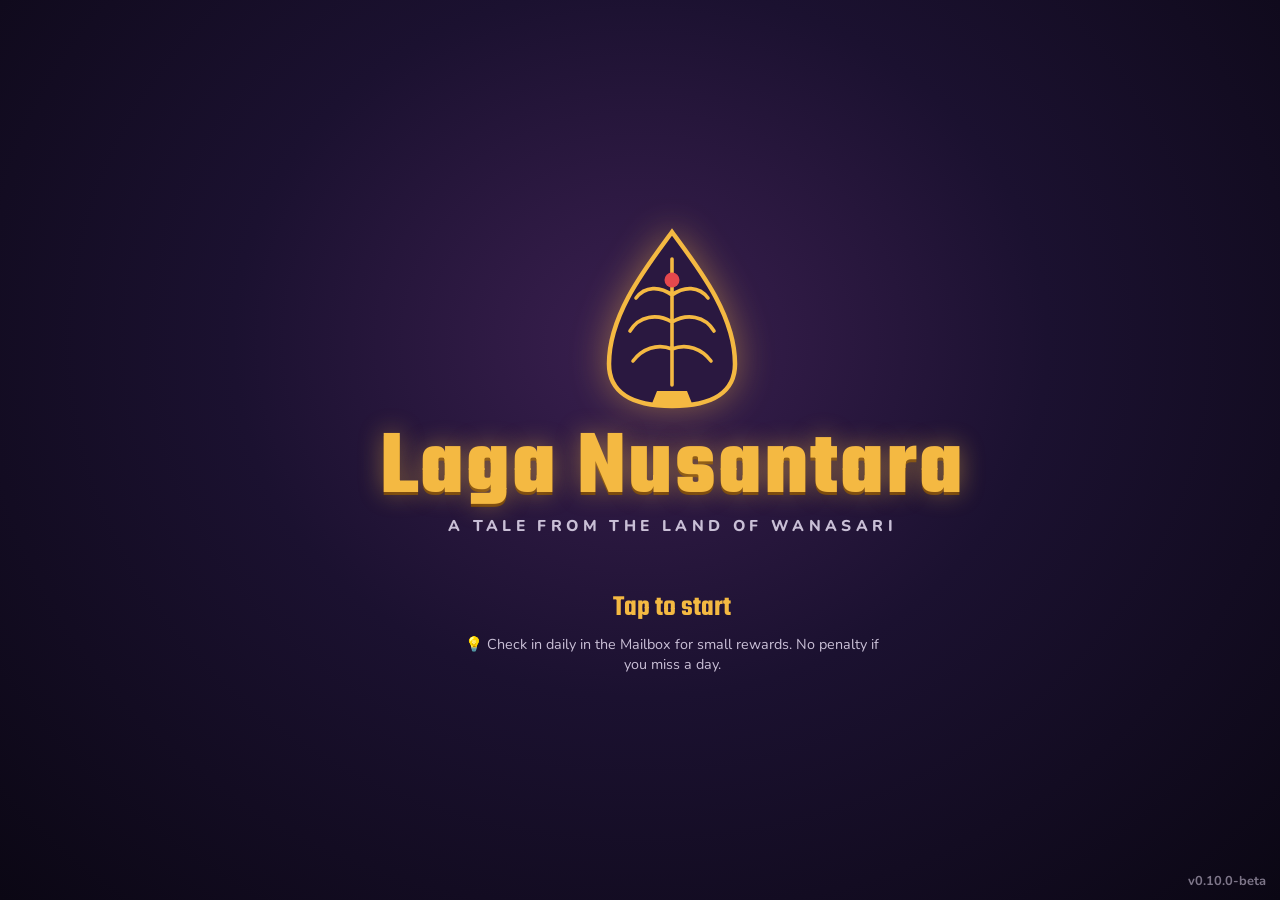
==== commit d84e0585: "add rainny" ====
--- a/public/index.html
+++ b/public/index.html
@@ -23,7 +23,7 @@
 <meta name="twitter:card" content="summary_large_image">
 <meta name="twitter:image" content="https://hilmyaceng.github.io/laga-nusantara/icons/og.jpg">
 <style>:root{padding-top:env(safe-area-inset-top,0px);padding-bottom:env(safe-area-inset-bottom,0px);box-sizing:border-box;height:100%}[hidden]{display:none!important}</style>
-<script>window.LAGA_BUILD="20261128091657";</script>
+<script>window.LAGA_BUILD="20261128123617";</script>
 </head><body>
 <title>Laga Nusantara</title>
 <meta name="claude:viewport-fit-sides" content="cover">
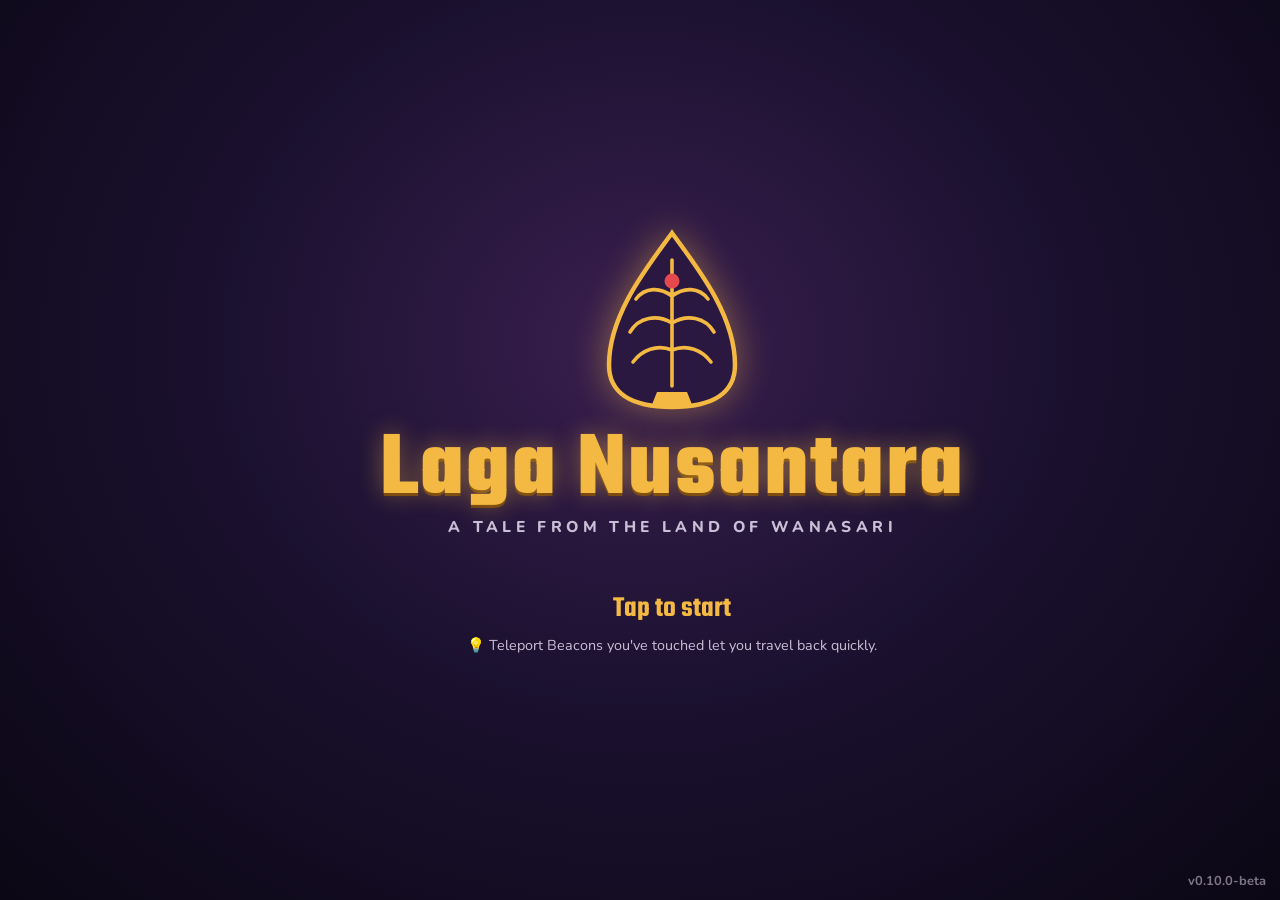
==== commit b422ce03: "new weathers" ====
--- a/public/index.html
+++ b/public/index.html
@@ -23,7 +23,7 @@
 <meta name="twitter:card" content="summary_large_image">
 <meta name="twitter:image" content="https://hilmyaceng.github.io/laga-nusantara/icons/og.jpg">
 <style>:root{padding-top:env(safe-area-inset-top,0px);padding-bottom:env(safe-area-inset-bottom,0px);box-sizing:border-box;height:100%}[hidden]{display:none!important}</style>
-<script>window.LAGA_BUILD="20261128123617";</script>
+<script>window.LAGA_BUILD="20261128124415";</script>
 </head><body>
 <title>Laga Nusantara</title>
 <meta name="claude:viewport-fit-sides" content="cover">
@@ -829,7 +829,7 @@
 </style>
 
 <!-- LAYAR MUAT: tampil seketika, bar maju tiap script game termuat (data-jumlah diisi build.sh). Sisanya: js/99zd-layar-muat.js -->
-<div id="muat" role="button" tabindex="0" aria-label="Laga Nusantara" data-jumlah="173">
+<div id="muat" role="button" tabindex="0" aria-label="Laga Nusantara" data-jumlah="174">
   <div class="mu-bara" aria-hidden="true"><b style="left:8%;animation-duration:7s;animation-delay:0s;--gx:30px"></b><b style="left:21%;animation-duration:9s;animation-delay:2s;--gx:-24px"></b><b style="left:34%;animation-duration:6.5s;animation-delay:3.4s;--gx:18px"></b><b style="left:52%;animation-duration:8s;animation-delay:1s;--gx:-30px"></b><b style="left:66%;animation-duration:7.5s;animation-delay:4.2s;--gx:26px"></b><b style="left:79%;animation-duration:9.5s;animation-delay:0.6s;--gx:-18px"></b><b style="left:91%;animation-duration:6.8s;animation-delay:2.8s;--gx:22px"></b></div>
   <div class="mu-isi">
     <svg class="mu-gunungan" viewBox="0 0 100 130" aria-hidden="true">
@@ -1630,6 +1630,7 @@
 <script src="js/99zr-rupa-gerbang.js"></script>
 <script src="js/99zs-tanda-interaksi.js"></script>
 <script src="js/99zt-cuaca-cerita.js"></script>
+<script src="js/99zu-cuaca-acak.js"></script>
 <script src="js/100-main.js"></script>
 <script>if("serviceWorker" in navigator){addEventListener("load",()=>navigator.serviceWorker.register("sw.js").catch(()=>{}));}</script>
 </body></html>
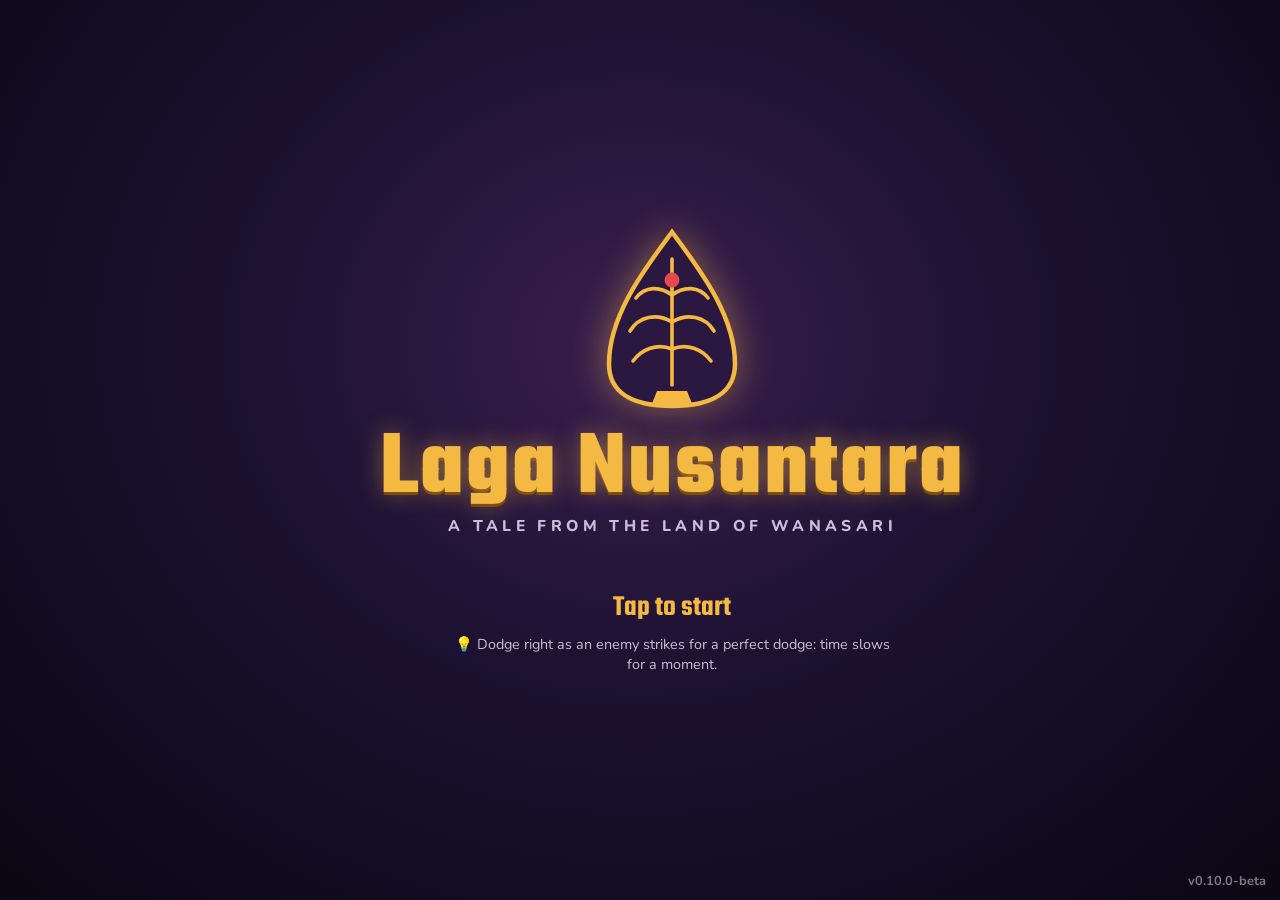
==== commit 143b7741: "add fishing spot" ====
--- a/public/index.html
+++ b/public/index.html
@@ -23,7 +23,7 @@
 <meta name="twitter:card" content="summary_large_image">
 <meta name="twitter:image" content="https://hilmyaceng.github.io/laga-nusantara/icons/og.jpg">
 <style>:root{padding-top:env(safe-area-inset-top,0px);padding-bottom:env(safe-area-inset-bottom,0px);box-sizing:border-box;height:100%}[hidden]{display:none!important}</style>
-<script>window.LAGA_BUILD="20261128124415";</script>
+<script>window.LAGA_BUILD="20261128144817";</script>
 </head><body>
 <title>Laga Nusantara</title>
 <meta name="claude:viewport-fit-sides" content="cover">
@@ -826,10 +826,44 @@
 @media (prefers-reduced-motion: reduce) { .mu-gunungan, .mu-bara b, #muat.siap .mu-label { animation: none; } }
 /* tombol ulang puzzle es (js/99zj-teka-seluncur.js) */
 #btnUlangEs { position: absolute; left: 50%; bottom: calc(max(14px, env(safe-area-inset-bottom, 0px)) + 120px); transform: translateX(-50%); z-index: 12; padding: 8px 16px; border-radius: 999px; border: 2px solid #bfe8ff; background: rgba(20, 40, 70, 0.88); color: #e6f6ff; font: 800 0.85rem Nunito, sans-serif; cursor: pointer; }
+/* ===== Koleksi ikan (Menu › Gameplay › Koleksi Ikan) · js/99kc-koleksi-ikan.js ===== */
+.ik-grid { display: grid; grid-template-columns: repeat(auto-fill, minmax(96px, 1fr)); gap: 8px; }
+.ik-kotak {
+  position: relative; display: grid; justify-items: center; align-content: start; gap: 2px;
+  padding: 18px 6px 8px; border-radius: 12px; cursor: pointer; font: inherit; color: var(--ink);
+  background: rgba(255, 255, 255, 0.05); border: 1px solid var(--rc, var(--line)); min-height: 118px;
+}
+.ik-kotak.ik-biasa { --rc: rgba(217, 212, 204, 0.45); }
+.ik-kotak.ik-langka { --rc: rgba(143, 211, 255, 0.6); background: rgba(143, 211, 255, 0.07); }
+.ik-kotak.ik-legenda { --rc: rgba(244, 185, 66, 0.75); background: rgba(244, 185, 66, 0.09); box-shadow: inset 0 0 12px rgba(244, 185, 66, 0.18); }
+.ik-kotak.ik-belum { border-style: dashed; background: rgba(255, 255, 255, 0.025); box-shadow: none; }
+.ik-kotak.ik-belum b { color: var(--ink-dim); }
+.ik-kotak.dipilih { outline: 2px solid var(--gold); outline-offset: 1px; }
+.ik-kotak img { width: 84px; height: 56px; image-rendering: auto; }
+.ik-kotak b { font-size: 0.74rem; line-height: 1.15; text-align: center; }
+.ik-kotak small { font-size: 0.64rem; color: var(--ink-dim); text-align: center; line-height: 1.15; }
+.ik-no { position: absolute; top: 4px; left: 7px; font-size: 0.62rem; font-weight: 800; color: var(--ink-dim); }
+.ik-syarat { position: absolute; top: 3px; right: 6px; font-size: 0.72rem; }
+.ik-detail {
+  display: flex; gap: 12px; align-items: center; padding: 10px 12px; border-radius: 12px; margin: 8px 0;
+  background: rgba(255, 255, 255, 0.05); border: 1px solid var(--line);
+}
+.ik-detail img { width: 126px; height: 84px; flex: none; }
+.ik-detail div { display: grid; gap: 2px; min-width: 0; }
+.ik-detail b { font-family: var(--font-display); font-size: 1.5rem; line-height: 1; }
+.ik-detail small { font-size: 0.72rem; font-weight: 800; color: var(--ink-dim); }
+.ik-detail p { margin: 0; font-size: 0.78rem; line-height: 1.3; }
+.ik-detail i { color: var(--ink-dim); font-style: normal; }
+.ik-detail .ik-kosong { color: var(--ink-dim); }
+@media (max-width: 520px) {
+  .ik-grid { grid-template-columns: repeat(auto-fill, minmax(82px, 1fr)); gap: 6px; }
+  .ik-kotak img { width: 70px; height: 47px; }
+  .ik-detail img { width: 96px; height: 64px; }
+}
 </style>
 
 <!-- LAYAR MUAT: tampil seketika, bar maju tiap script game termuat (data-jumlah diisi build.sh). Sisanya: js/99zd-layar-muat.js -->
-<div id="muat" role="button" tabindex="0" aria-label="Laga Nusantara" data-jumlah="174">
+<div id="muat" role="button" tabindex="0" aria-label="Laga Nusantara" data-jumlah="178">
   <div class="mu-bara" aria-hidden="true"><b style="left:8%;animation-duration:7s;animation-delay:0s;--gx:30px"></b><b style="left:21%;animation-duration:9s;animation-delay:2s;--gx:-24px"></b><b style="left:34%;animation-duration:6.5s;animation-delay:3.4s;--gx:18px"></b><b style="left:52%;animation-duration:8s;animation-delay:1s;--gx:-30px"></b><b style="left:66%;animation-duration:7.5s;animation-delay:4.2s;--gx:26px"></b><b style="left:79%;animation-duration:9.5s;animation-delay:0.6s;--gx:-18px"></b><b style="left:91%;animation-duration:6.8s;animation-delay:2.8s;--gx:22px"></b></div>
   <div class="mu-isi">
     <svg class="mu-gunungan" viewBox="0 0 100 130" aria-hidden="true">
@@ -1424,6 +1458,7 @@
         <span><i style="background:#ff3b3b"></i><b data-t="h.lgBos">Bos</b></span>
         <span><i style="background:#7dffa8"></i><b data-t="h.lgTele">Mesin teleport (klik)</b></span>
         <span><i style="background:#c9a6ff"></i><b data-t="h.lgCermin">Cermin Gaib (klik)</b></span>
+        <span><i style="background:#4fc3e8"></i><b data-t="h.lgMancing">Spot memancing</b></span>
       </div>
       <div class="map-legend" id="legendWorld" hidden>
         <span><i style="background:#fff"></i><b data-t="h.lgKamu">Kamu</b></span>
@@ -1431,6 +1466,7 @@
         <span><i style="background:#f4b942"></i><b data-t="h.lgMisi">Tujuan misi</b></span>
         <span><i style="background:#7dffa8"></i><b data-t="h.lgTele">Mesin teleport (klik)</b></span>
         <span><i style="background:#c9a6ff"></i><b data-t="h.lgCermin">Cermin Gaib (klik)</b></span>
+        <span><i style="background:#4fc3e8"></i><b data-t="h.lgMancing">Spot memancing</b></span>
       </div>
       <p class="map-hint" id="mapHint"></p>
     </div>
@@ -1596,7 +1632,11 @@
 <script src="js/99h-kiat.js"></script>
 <script src="js/99i-pencapaian.js"></script>
 <script src="js/99j-harta.js"></script>
+<script src="js/99ka-data-ikan.js"></script>
 <script src="js/99k-memancing.js"></script>
+<script src="js/99kb-spot-mancing.js"></script>
+<script src="js/99kc-koleksi-ikan.js"></script>
+<script src="js/99kd-spot-peta.js"></script>
 <script src="js/99l-catur-dunia.js"></script>
 <script src="js/99m-mode-fokus.js"></script>
 <script src="js/99n-rasa-tarung.js"></script>
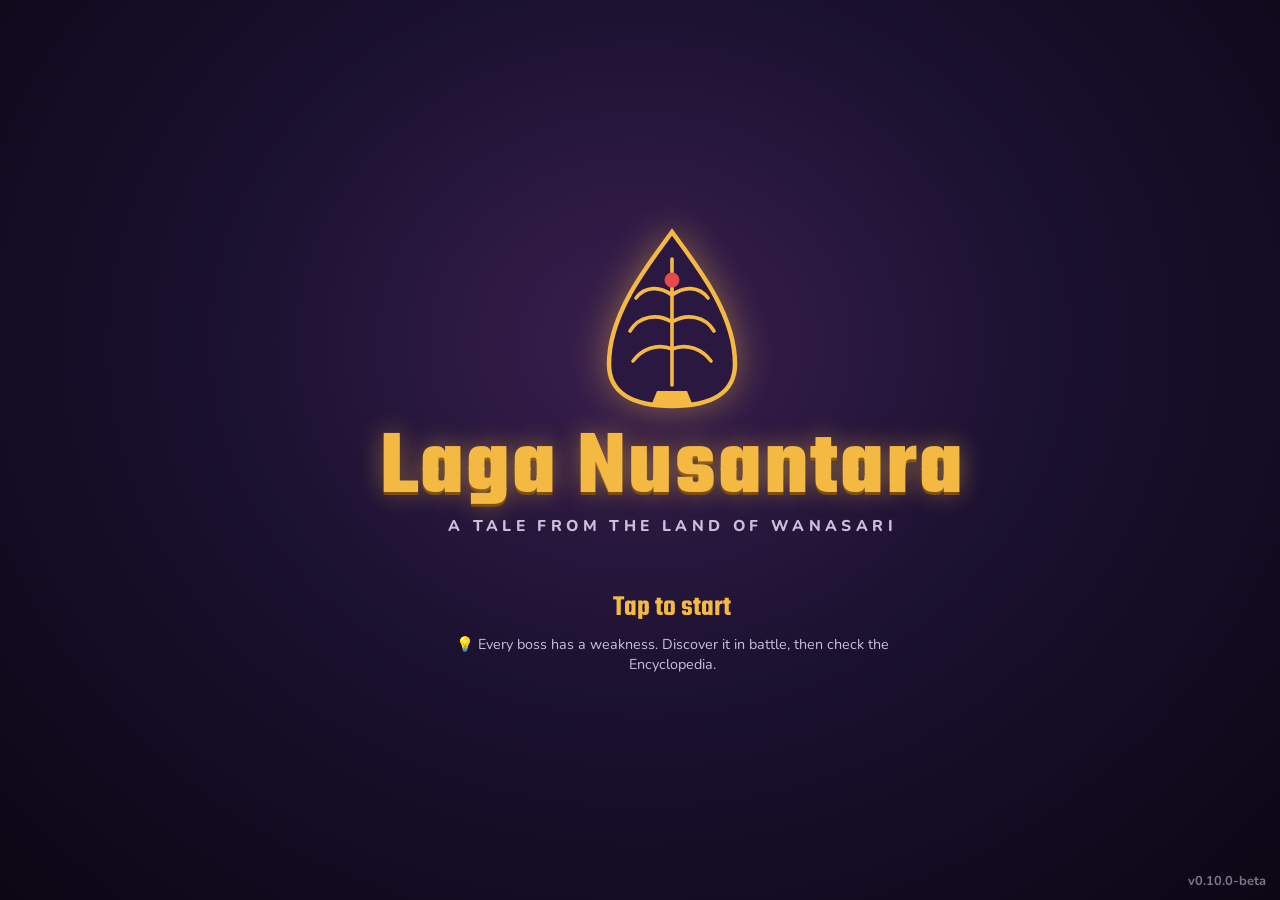
==== commit 877338d7: "update outline text" ====
--- a/public/index.html
+++ b/public/index.html
@@ -23,7 +23,7 @@
 <meta name="twitter:card" content="summary_large_image">
 <meta name="twitter:image" content="https://hilmyaceng.github.io/laga-nusantara/icons/og.jpg">
 <style>:root{padding-top:env(safe-area-inset-top,0px);padding-bottom:env(safe-area-inset-bottom,0px);box-sizing:border-box;height:100%}[hidden]{display:none!important}</style>
-<script>window.LAGA_BUILD="20261128144817";</script>
+<script>window.LAGA_BUILD="20261128145938";</script>
 </head><body>
 <title>Laga Nusantara</title>
 <meta name="claude:viewport-fit-sides" content="cover">
@@ -863,7 +863,7 @@
 </style>
 
 <!-- LAYAR MUAT: tampil seketika, bar maju tiap script game termuat (data-jumlah diisi build.sh). Sisanya: js/99zd-layar-muat.js -->
-<div id="muat" role="button" tabindex="0" aria-label="Laga Nusantara" data-jumlah="178">
+<div id="muat" role="button" tabindex="0" aria-label="Laga Nusantara" data-jumlah="179">
   <div class="mu-bara" aria-hidden="true"><b style="left:8%;animation-duration:7s;animation-delay:0s;--gx:30px"></b><b style="left:21%;animation-duration:9s;animation-delay:2s;--gx:-24px"></b><b style="left:34%;animation-duration:6.5s;animation-delay:3.4s;--gx:18px"></b><b style="left:52%;animation-duration:8s;animation-delay:1s;--gx:-30px"></b><b style="left:66%;animation-duration:7.5s;animation-delay:4.2s;--gx:26px"></b><b style="left:79%;animation-duration:9.5s;animation-delay:0.6s;--gx:-18px"></b><b style="left:91%;animation-duration:6.8s;animation-delay:2.8s;--gx:22px"></b></div>
   <div class="mu-isi">
     <svg class="mu-gunungan" viewBox="0 0 100 130" aria-hidden="true">
@@ -1525,6 +1525,7 @@
 <script src="cerita/arc2.js"></script>
 <!-- Kode game dipecah per fitur di folder js/. Urutan penting: file atas dimuat lebih dulu. -->
 <script src="js/01-alat.js"></script>
+<script src="js/01b-garis-teks.js"></script>
 <script src="js/02-bahasa.js"></script>
 <script src="js/02a-teks-tempur.js"></script>
 <script src="js/03-rumus.js"></script>
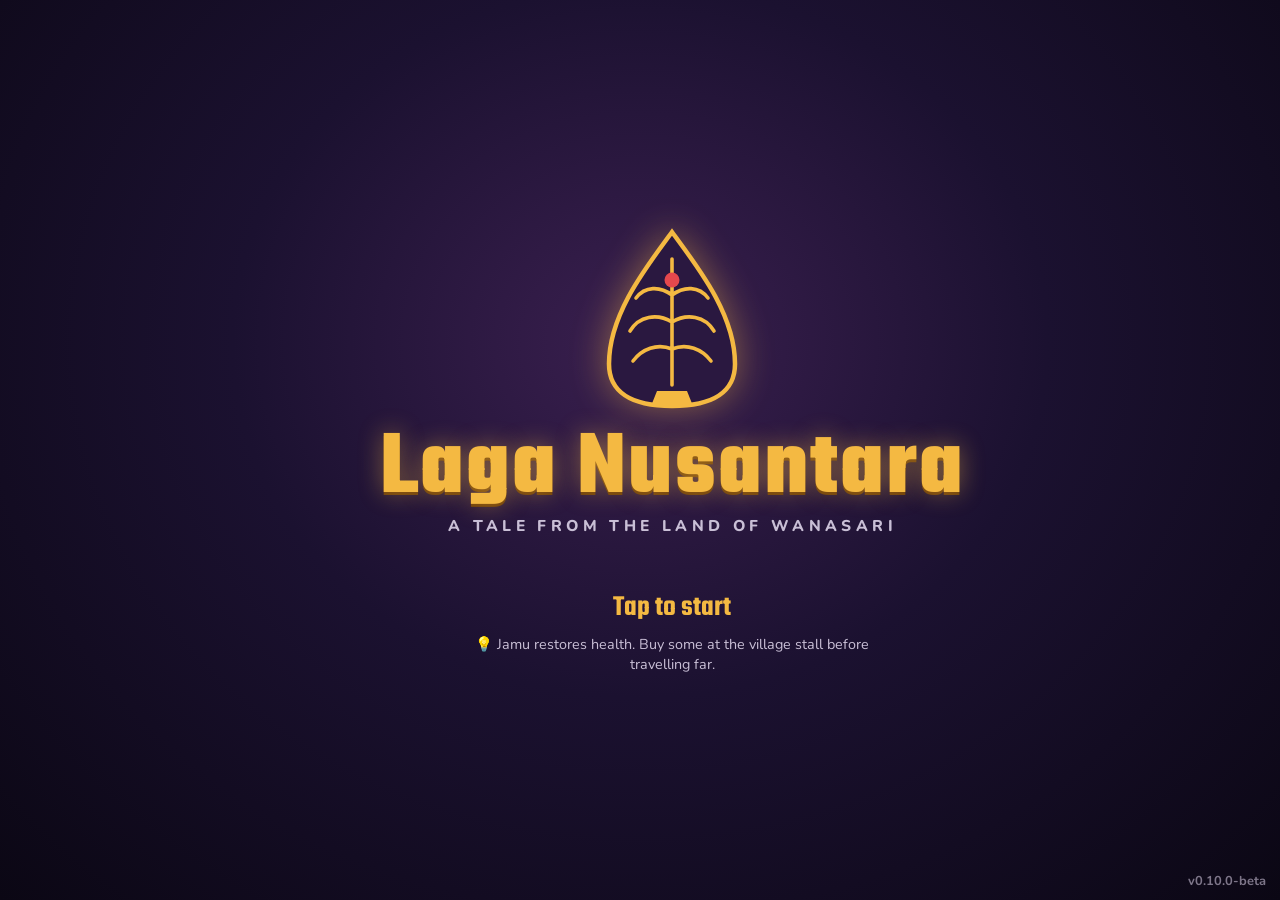
==== commit aac795c3: "update code save" ====
--- a/public/index.html
+++ b/public/index.html
@@ -23,7 +23,7 @@
 <meta name="twitter:card" content="summary_large_image">
 <meta name="twitter:image" content="https://hilmyaceng.github.io/laga-nusantara/icons/og.jpg">
 <style>:root{padding-top:env(safe-area-inset-top,0px);padding-bottom:env(safe-area-inset-bottom,0px);box-sizing:border-box;height:100%}[hidden]{display:none!important}</style>
-<script>window.LAGA_BUILD="20261128145938";</script>
+<script>window.LAGA_BUILD="20261128151212";</script>
 </head><body>
 <title>Laga Nusantara</title>
 <meta name="claude:viewport-fit-sides" content="cover">
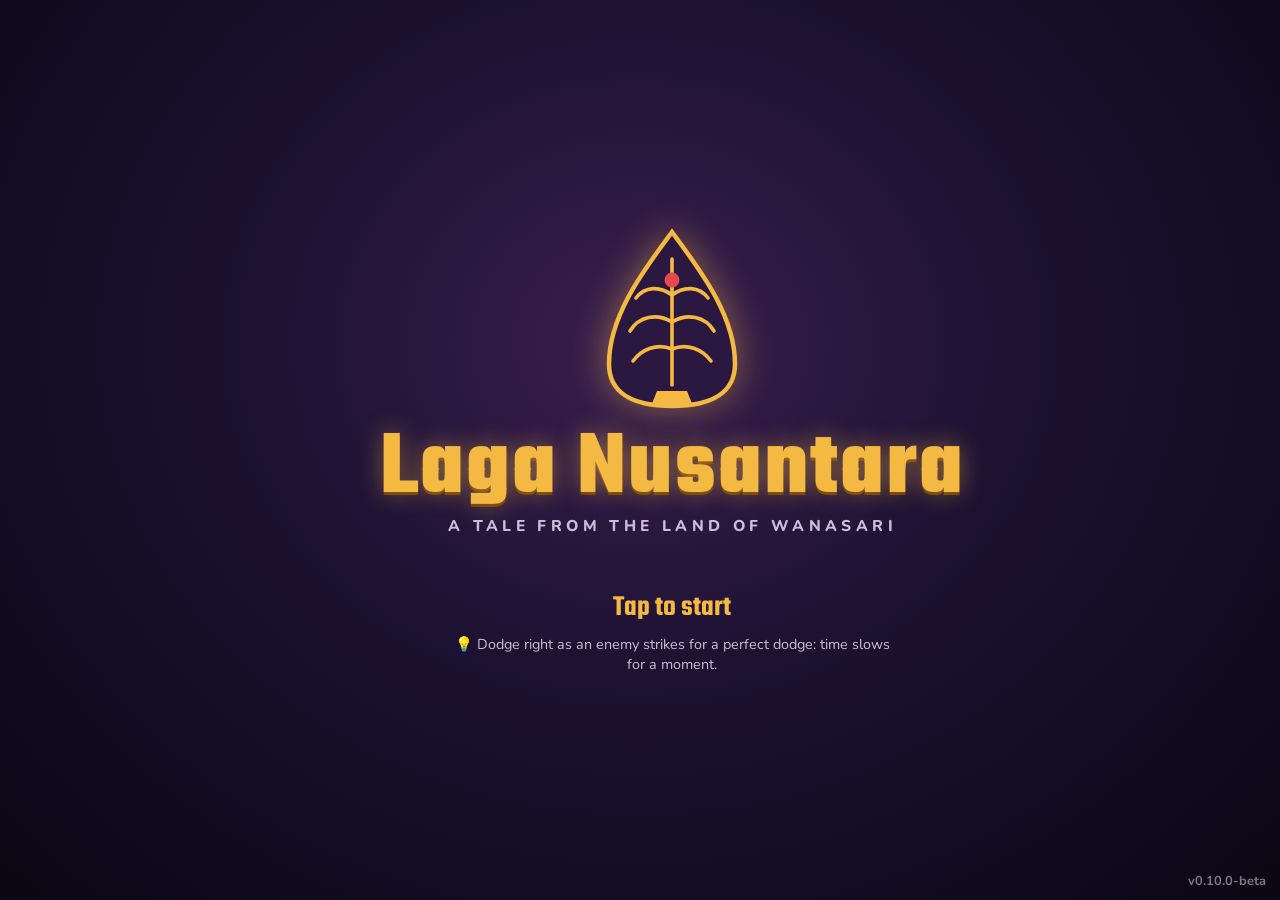
==== commit 8a11df24: "revert boss music and fix notif desktop" ====
--- a/public/index.html
+++ b/public/index.html
@@ -23,7 +23,7 @@
 <meta name="twitter:card" content="summary_large_image">
 <meta name="twitter:image" content="https://hilmyaceng.github.io/laga-nusantara/icons/og.jpg">
 <style>:root{padding-top:env(safe-area-inset-top,0px);padding-bottom:env(safe-area-inset-bottom,0px);box-sizing:border-box;height:100%}[hidden]{display:none!important}</style>
-<script>window.LAGA_BUILD="20261128151212";</script>
+<script>window.LAGA_BUILD="20261128172305";</script>
 </head><body>
 <title>Laga Nusantara</title>
 <meta name="claude:viewport-fit-sides" content="cover">
@@ -237,8 +237,9 @@
 @media (max-height: 520px) { .boss { top: calc(max(10px, env(safe-area-inset-top, 0px)) + 42px); width: min(380px, calc(100% - 2 * (min(235px, 40vw) + 44px))); } .boss b { font-size: 1.05rem; } }
 .boss .bar i { background: var(--red); }
 /* notif tengah: di atas, tepat di bawah bar bos, supaya tidak menutupi karakter */
-.toasts { position: absolute; left: 50%; top: calc(clamp(70px, 12vh, 150px) + env(safe-area-inset-top, 0px)); transform: translateX(-50%); display: grid; gap: 6px; justify-items: center; pointer-events: none; }
-.toast { padding: 6px 14px; border-radius: 10px; background: var(--panel); border: 1px solid var(--line); font-weight: 800; font-size: 0.85rem; white-space: nowrap; max-width: min(92vw, 760px); overflow-wrap: anywhere; animation: pop 0.25s ease-out; }
+.toasts { position: absolute; left: 50%; top: calc(clamp(70px, 12vh, 150px) + env(safe-area-inset-top, 0px)); transform: translateX(-50%); display: grid; gap: 6px; justify-items: center; pointer-events: none;
+  width: max-content; max-width: min(92vw, 760px); }   /* selebar notif terpanjang, maks 760px → notif panjang turun baris, tetap di tengah */
+.toast { padding: 6px 14px; border-radius: 10px; background: var(--panel); border: 1px solid var(--line); font-weight: 800; font-size: 0.85rem; max-width: 100%; box-sizing: border-box; text-align: center; overflow-wrap: anywhere; animation: pop 0.25s ease-out; }
 .toast.big { font-family: var(--font-display); font-size: 1.8rem; font-weight: 600; color: var(--gold); padding: 4px 18px 0; white-space: normal; text-align: center; line-height: 1.05; }
 @keyframes pop { from { transform: scale(0.85); } to { transform: scale(1); } }
 /* ---------- Kontrol sentuh ---------- */
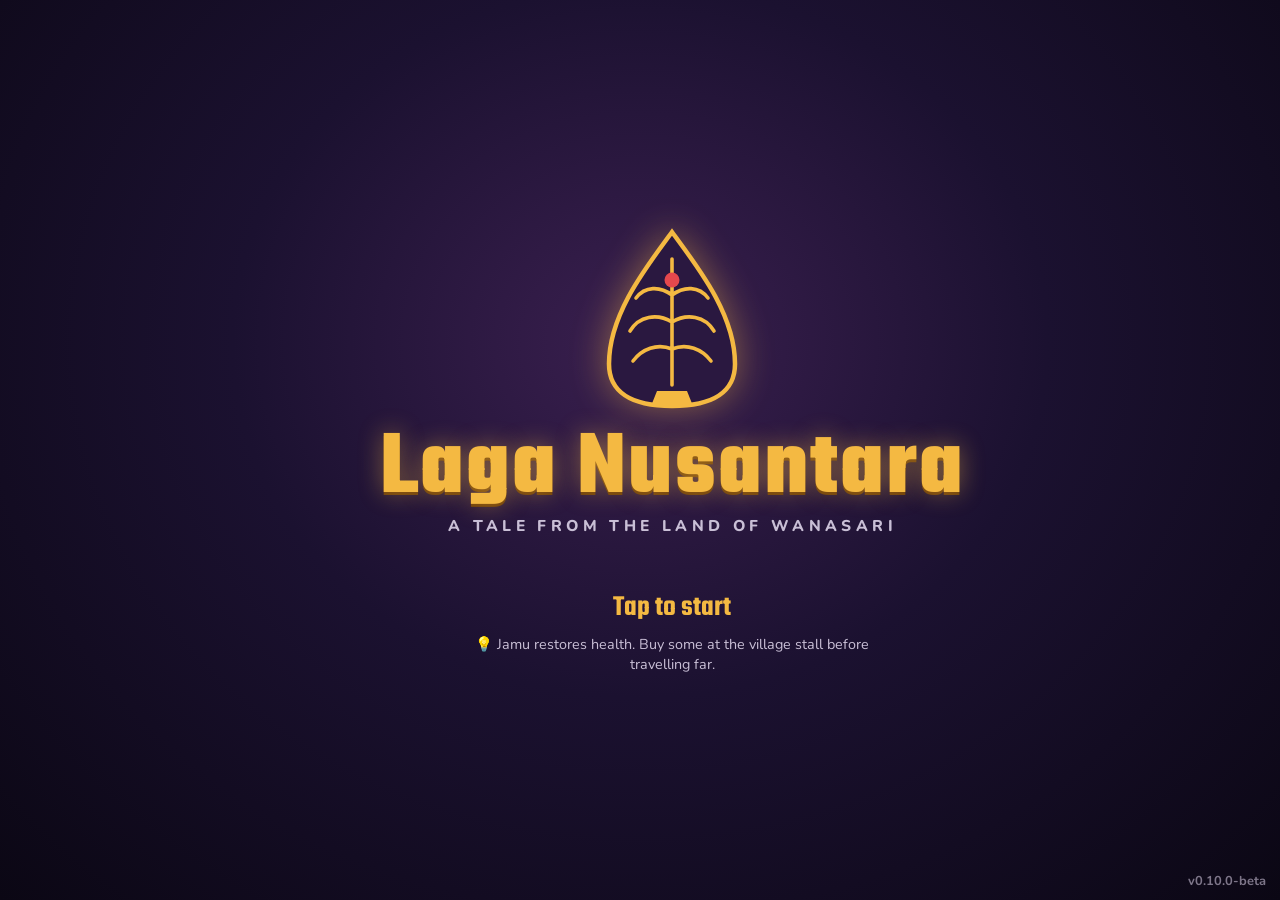
==== commit b4d8b020: "update mode hard+" ====
--- a/public/index.html
+++ b/public/index.html
@@ -23,7 +23,7 @@
 <meta name="twitter:card" content="summary_large_image">
 <meta name="twitter:image" content="https://hilmyaceng.github.io/laga-nusantara/icons/og.jpg">
 <style>:root{padding-top:env(safe-area-inset-top,0px);padding-bottom:env(safe-area-inset-bottom,0px);box-sizing:border-box;height:100%}[hidden]{display:none!important}</style>
-<script>window.LAGA_BUILD="20261128172305";</script>
+<script>window.LAGA_BUILD="20261128172620";</script>
 </head><body>
 <title>Laga Nusantara</title>
 <meta name="claude:viewport-fit-sides" content="cover">
